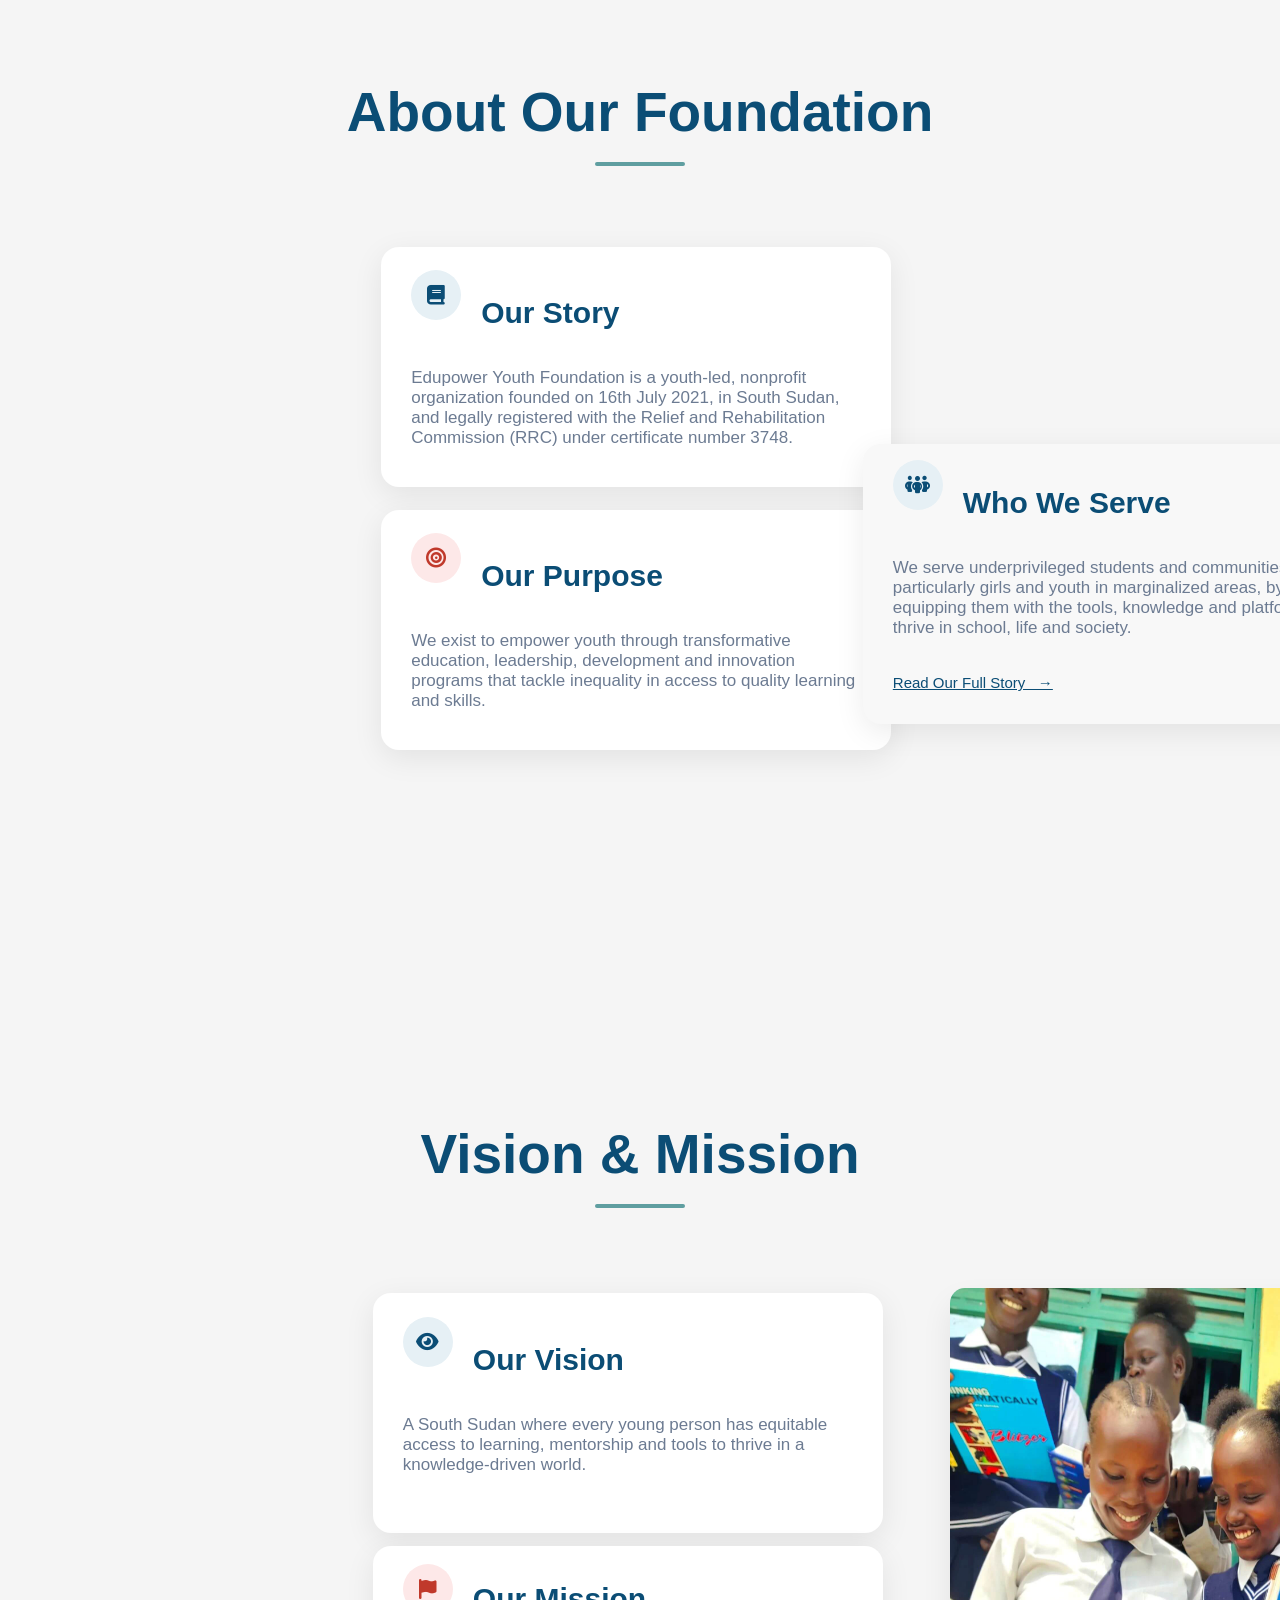
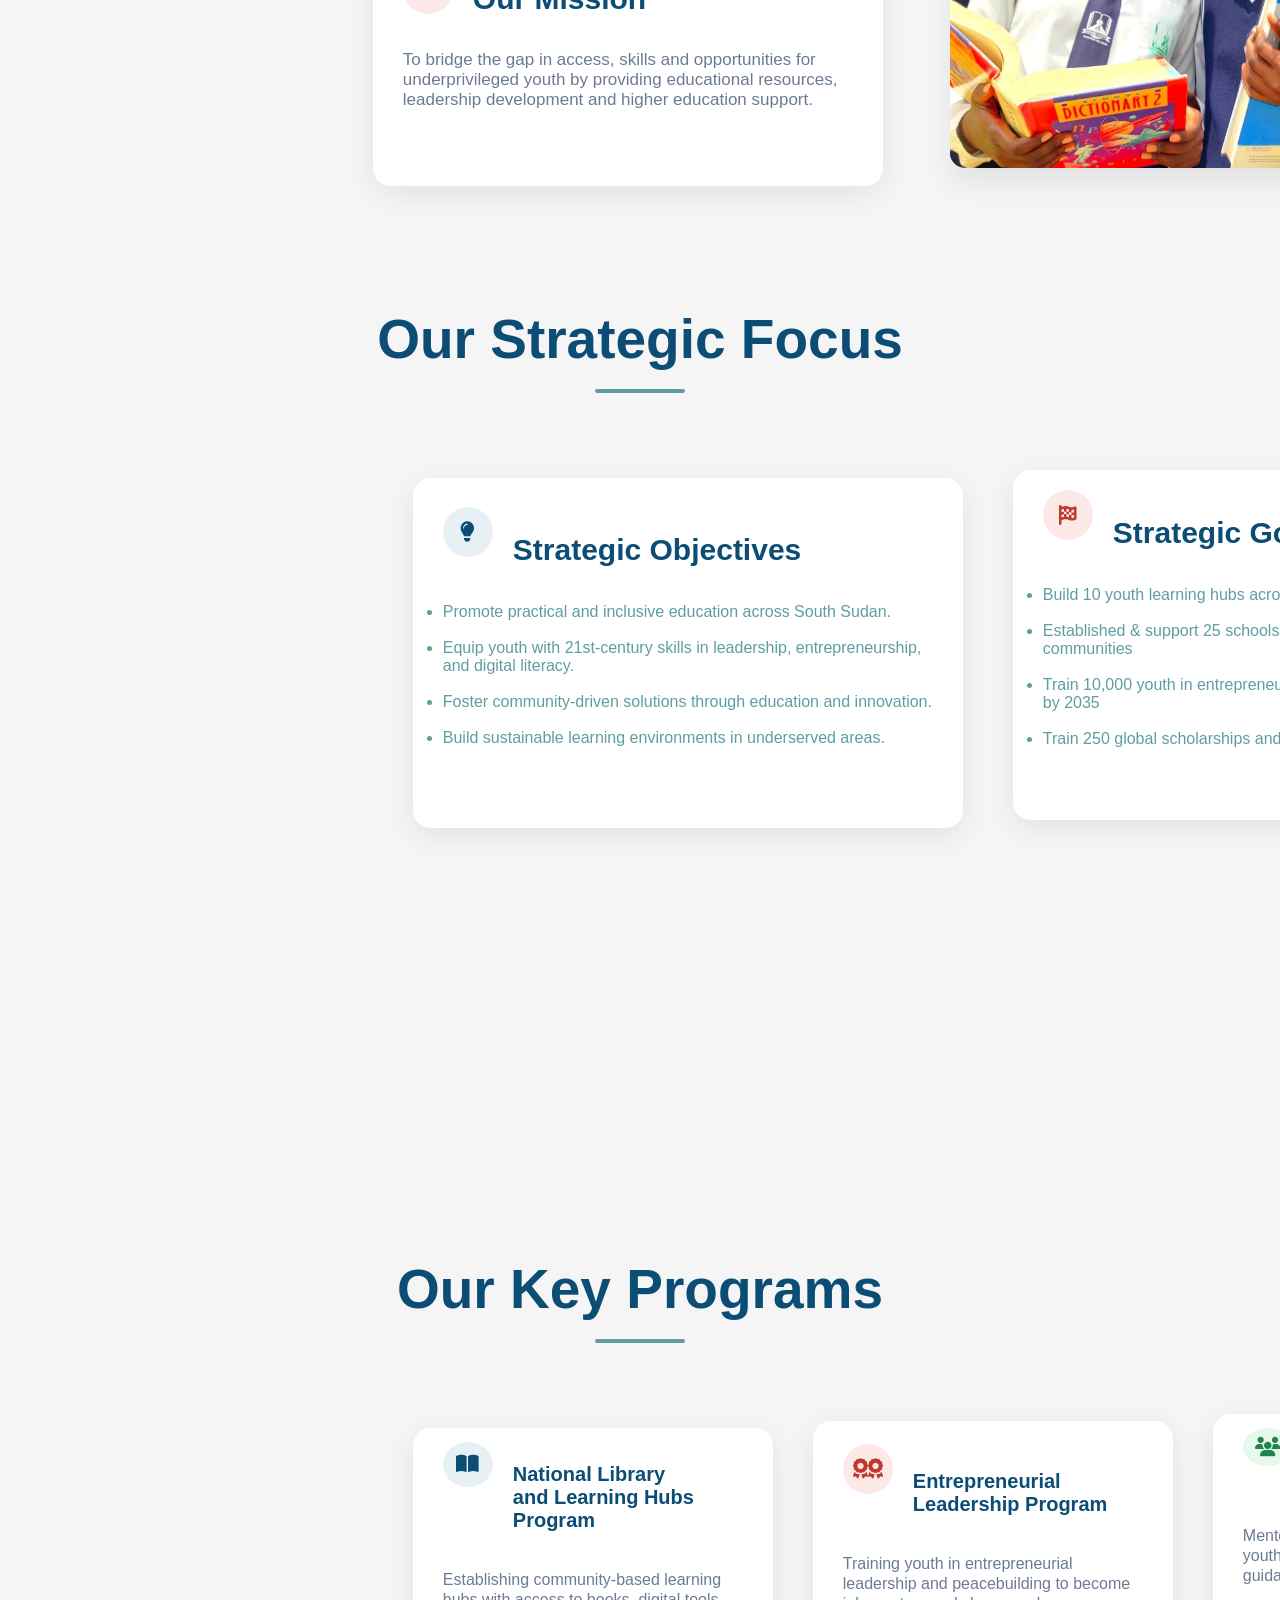
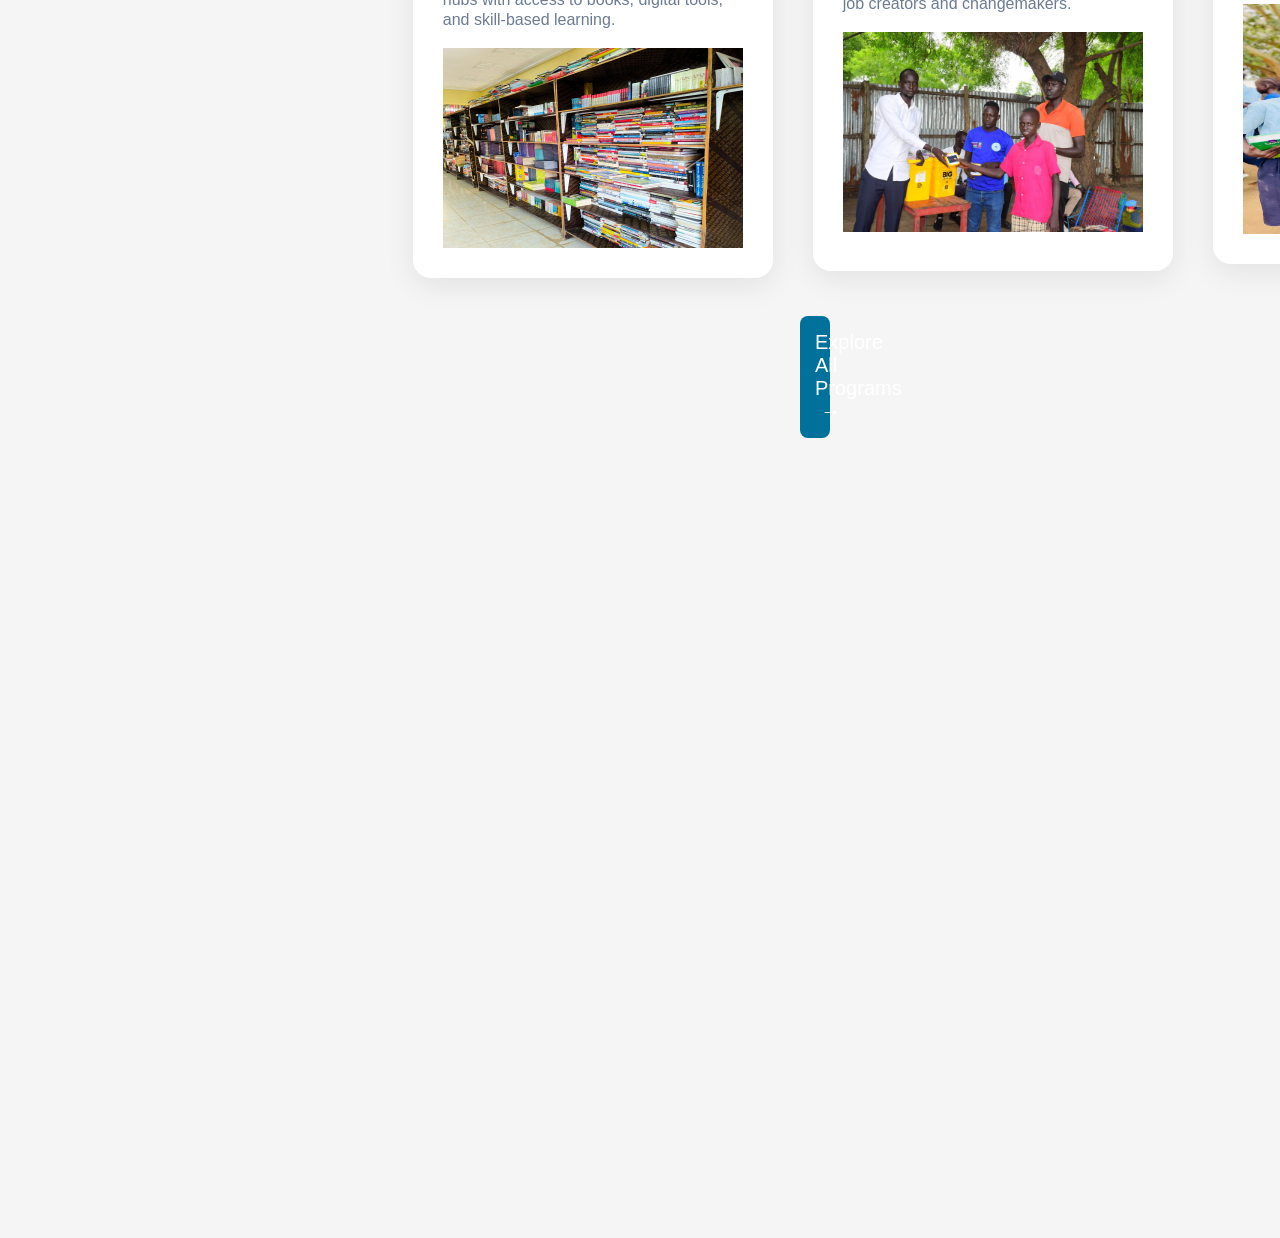
==== index.html @ 5a3ea787 "Reorganisation du projet" ====
<!DOCTYPE html>
<html lang="en">

<head>
    <meta charset="UTF-8">
    <link rel="stylesheet" href="styles/Exsw.css">
    <link rel="stylesheet" href="styles/Responsive.css">
    <link rel="stylesheet" href="https://cdnjs.cloudflare.com/ajax/libs/font-awesome/6.5.1/css/all.min.css">
    <meta name="viewport" content="width=device-width, initial-scale=1.0">

    <title>Mon Site Web</title>
</head>

<body>
    <div class="main-container">
        <section class="about">
            <div class="title">
                <h1>About Our Foundation</h1>
                <span></span>
            </div>


            <div class="container">

                <div class="left">
                    <div class="card"><br><br><br>
                        <div class="icon" style="margin-top: -70px"><i class="fa-solid fa-book"></i></div>

                        <h3> Our Story</h3>
                        <p>Edupower Youth Foundation is a youth-led, nonprofit
                            organization founded on 16th July 2021, in South Sudan, and
                            legally registered with the Relief and Rehabilitation
                            Commission (RRC) under certificate number 3748.</p>
                    </div>

                </div>

                <div class="card"><br><br><br>
                    <div class="icon red"><i class="fa-solid fa-bullseye"></i>
                    </div>
                    <h3>Our Purpose</h3>
                    <p> We exist to empower youth through
                        transformative education, leadership,
                        development and innovation programs that
                        tackle inequality in access to quality
                        learning and skills. </p>

                </div>
            </div>
    </div>

    <div class="right">
        <div class="card" style="left: 850px; top: -410px;height: 280px;background-color: rgb(248, 248, 248);">
            <br><br><br>
            <div class="icon"><i class="fa-solid fa-people-group"></i></div>
            <h3>Who We Serve</h3>
            <p>We serve underprivileged students and
                communities, particularly girls and youth
                in marginalized areas, by equipping them
                with the tools, knowledge and platforms
                to thrive in school, life and society.</p><br><br>

            <a href="#" style="font-size: 15px; font-family: Arial, Helvetica, sans-serif; color:#0b4d75;">Read Our
                Full Story &nbsp; →</a>
        </div>
    </div>
    </div>

    </section><br><br>


    <section class="Vision">
        <div class="vision-title">
            <h2 style="font-size: 55px;color:#0b4d75;text-align: center; margin-top: -60px;">Vision & Mission </h2>
            <span></span><br><br><br>
        </div>

        <div class="vision-container">
            <div class="vision-left">
                <div class="card" style="left: 360px;"><br><br>
                    <div class="icon blue"><i class="fa-solid fa-eye"></i> </div>
                    <h3>Our Vision</h3>

                    <p> A South Sudan where every young person has equitable
                        access to learning, mentorship and tools to thrive
                        in a knowledge-driven world.</p>

                </div>


                <div class="card" style="left: 360px;">

                    <h3>Our Mission</h3>
                    <div class="icon red"><i class="fa-solid fa-flag"></i> </div>

                    <p>
                        To bridge the gap in access, skills and opportunities
                        for underprivileged youth by providing educational
                        resources, leadership development and higher
                        education support.
                    </p>



                </div>
            </div>
        </div>


        <div class="right">
            <div class="vision-right">
                <img src="grils-reading-dictionary.jpeg" alt="filles" ;
                    style="width: 410px; height: 480px;  margin-left: 950px; margin-top: -2000px; border-radius: 15px;box-shadow: 0 15px 30px rgba(0,0,0,0.08);transform: translateY(-45px);">

            </div>
        </div>

    </section>
    <br>

    <section class="our-strategic">
        <div class="title-our strategic"><br><br><br><br>
            <h2 style="font-size: 55px; color:#0b4d75; text-align: center;">Our Strategic Focus</h2>
            <span></span><br><br><br>
        </div>

        <div class="our-strategic-container">
            <div class="our strategic left"></div>
            <div class="card" style="width: 550px; height: 350px; left: 400px;"> <br><br>
                <div class="icon blue"><i class="fa-solid fa-lightbulb"></i></div>

                <h3 style="font-size: 30px;">Strategic Objectives</h3><br>
                <ul>
                    <li>Promote practical and inclusive education across South Sudan.</li><br>
                    <li>Equip youth with 21st-century skills in leadership, entrepreneurship, and digital literacy.</li>
                    <br>
                    <li>Foster community-driven solutions through education and innovation.</li> <br>
                    <li>Build sustainable learning environments in underserved areas.</li> <br>

                </ul>
            </div>

            <div class="our strategic right"></div>
            <div class="card" style="width: 550px; height: 350px; left: 1000px; top: -370px;"><br><br>
                <div class="icon red"><i class="fa-solid fa-flag-checkered"></i></div>

                <h3 style="font-size: 30px;">Strategic Goals by 2030</h3><br>
                <ul>
                    <li>Build 10 youth learning hubs across 10 states</li><br>
                    <li>Established & support 25 schools with libraries in underserved communities</li><br>
                    <li>Train 10,000 youth in entrepreneurial leadership and peacebuilding by 2035</li><br>
                    <li>Train 250 global scholarships and opportunitiesq</li><br>

                </ul>
            </div>

        </div>
    </section>

    <br>
    <br>
    <br>


    <section class="programs">

        <h2 style="font-size: 55px; color:#0b4d75; text-align: center;">Our Key Programs</h2>
        <span></span><br><br><br>

        <div class="cards">

            <div class="card" style="width: 360px; height: 450px; left: 400px;"><br><br><br>
                <div class="icon blue"><i class="fa-solid fa-book-open"></i></div>

                <h3 style="font-size: 20px;">National Library <br>and Learning Hubs <br> Program</h3>
                <p style="font-size: 16px;">
                    Establishing community-based learning hubs with access
                    to books, digital tools, and skill-based learning.
                </p><br>

                <img src="library.jpeg" alt="livres" width="300px" ; height="200px">
            </div>

            <div class="card" style="width: 360px; height: 450px; left: 800px; top: -470px;"><br><br><br>


                <div class="icon red"><i class="fa-solid fa-award"></i>
                    <i class="fa-solid fa-award"></i>
                </div>

                <h3 style="font-size: 20px;">Entrepreneurial <br>Leadership Program</h3>

                <p style="font-size: 16px;">
                    Training youth in entrepreneurial leadership and
                    peacebuilding to become job creators and changemakers.
                </p><br>

                <img src="give-donation.jpeg" alt="adultes" width="300px" ; height="200px">
            </div>
        </div>


        <div class="card" style="width: 360px; height: 450px; left: 1200px; top: -940px;"><br><br><br>

            <div class="icon green"><i class="fa-solid fa-users"></i>
            </div>

            <h3 style="font-size: 20px;">Power Scholars <br> Program</h3>
            <p style="font-size: 16px;">
                Mentorship and support for marginalized youth to improve
                access to career guidance and scholarships.
            </p><br>

            <img src="gril-reading.jpeg" alt="eleve" width="300px" ; height="230px">
        </div>


        <div class="btn">
            <a>Explore All Programs &nbsp;→ </a>
        </div>
        </div>
    </section>

    </div>

</body>

</html>
---- styles/Exsw.css ----
*{
    margin:0;
    padding:0;
    box-sizing:border-box;
    font-family:Arial, Helvetica, sans-serif;
}

body{
background-color: whitesmoke;
}
.main-container{
    width: 100%;
    margin: auto;

    background-color: whitesmoke;
}

.about{
    width: 100%;
    padding: 80px ;
    position: relative;
    overflow: hidden;
}

.title{
    text-align: center;
    margin-bottom: 70px;
}

h1{
    font-size: 55px;
    color: #0b4d75;
    text-align: center;

 
}

span{
    display:block;
    width:90px;
    height:4px;
    background-color: cadetblue;
    margin:18px auto;
    border-radius:50px;
    text-align: center;
    
}

.container{
   .container{
    width: 90%;
    max-width: 1200px;
    margin: 80px auto;
    display: flex;
    justify-content: space-between;
    gap: 50px;
    align-items: flex-start;
}
}


.left{

    display: flex;
    flex-direction: column;
    
}

.card{
    background:white;
    border-radius:18px;
    padding:30px;
    position:relative;
    box-shadow:0 8px 30px rgba(0,0,0,.08);
    overflow:hidden;
    height:240px;
    display:flex;
    flex-direction:column;
    justify-content:center;
    left: 290px;
    width: 510px;
    margin: 1%;
    color: cadetblue;
    

    .icon{
    width:50px;
    height:50px;
    border-radius:50%;
    display:flex;
    align-items:center;
    justify-content:center;
    margin-bottom:16px;
    background-color: #e6f0f5;
    color:#0b4d75;
    font-size:20px;
    margin-top: -30px;
    margin-top: -70px;
}

.icon.red, .icon-red{
    background-color:#fde8e8;
    color:#c0392b;
    
}

.icon.blue, .icon-blue{
    background-color:#e6f0f5;
    color:#0b4d75;
    
}

.icon.green, .icon-green{
    background-color:#e6f7ec;
    color:#1e8449;
}
    
}

.card::before{

    position:absolute;
    width:80px;
    height:80px;
    border-radius:50%;
    top:-40px;
    right:-40px;
    gap: 1%;
}


.card h3{

    color:#0b4d75;
    margin-bottom:18px; 
    margin-top: -40px;
    margin-left: 70px;
   
}


.card h3{

    color:#0b4d75;
    margin-bottom:18px;
    font-size:30px;

}

.card p{
    color:#6c7b92;
   
    font-size:17px;
    gap: 20px;
    margin-top: 20px;
    line-height: 20px;


}

.btn{
   
    font-size: 20px; 
    border-radius:8px; 
    margin: 800px; 
    padding: 15px; 
    background:#00719b;
    left: 700px;
    margin-top: -900px;
    text-align: center;
    color: white;
    
}
---- styles/Responsive.css ----
@media (max-width: 992px){

.about{
    padding:40px 20px;
}

h1,
h2{
    font-size:38px !important;
}

.container,
.vision-container,
.cards,
.our-strategic-container{
    display:flex;
    flex-direction:column;
    align-items:center;
    gap:25px;
}

.left,
.right,
.vision-left,
.vision-right{
    width:100%;
}

.card{
    width:100% !important;
    max-width:500px;
    height:auto !important;
    left:0 !important;
    top:0 !important;
    margin:15px auto;
}

img{
    width:100% !important;
    height:auto !important;
    display:block;
}

.btn{
    display:inline-block;
    margin:30px auto !important;
}

}
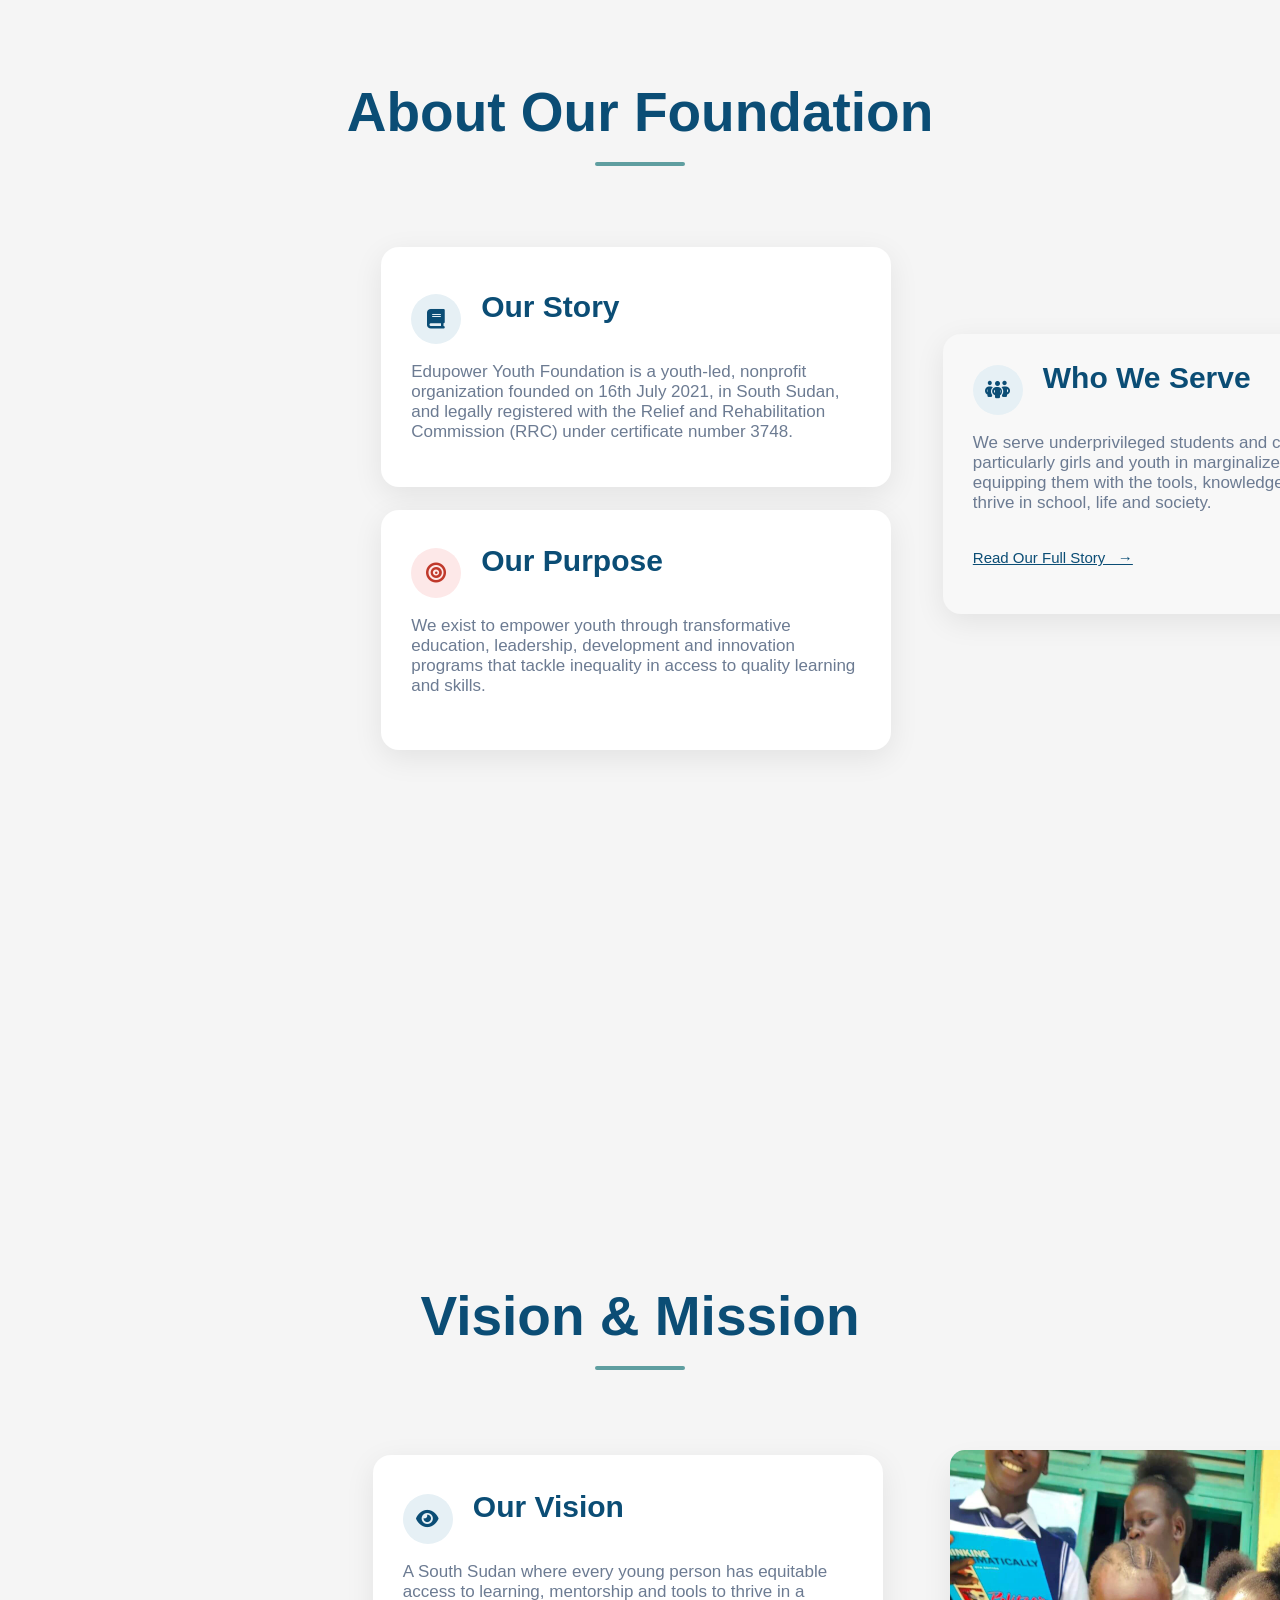
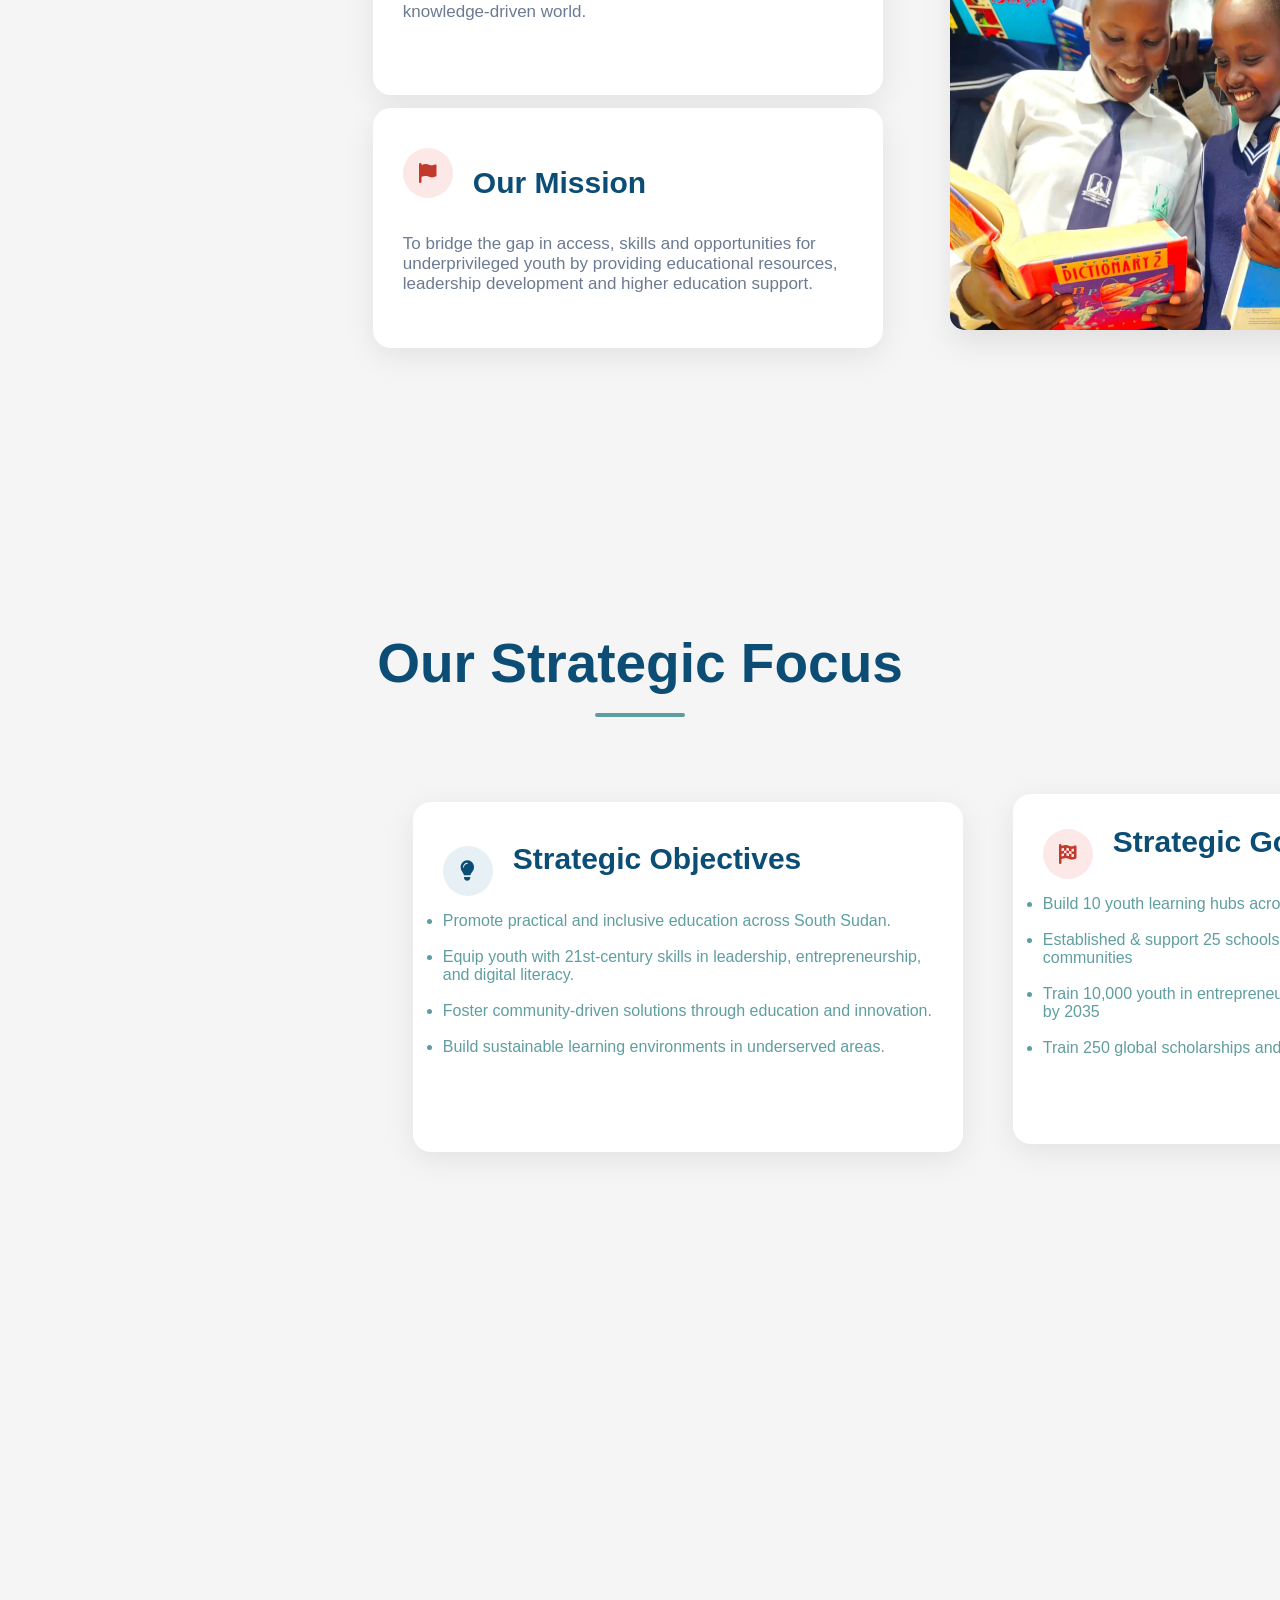
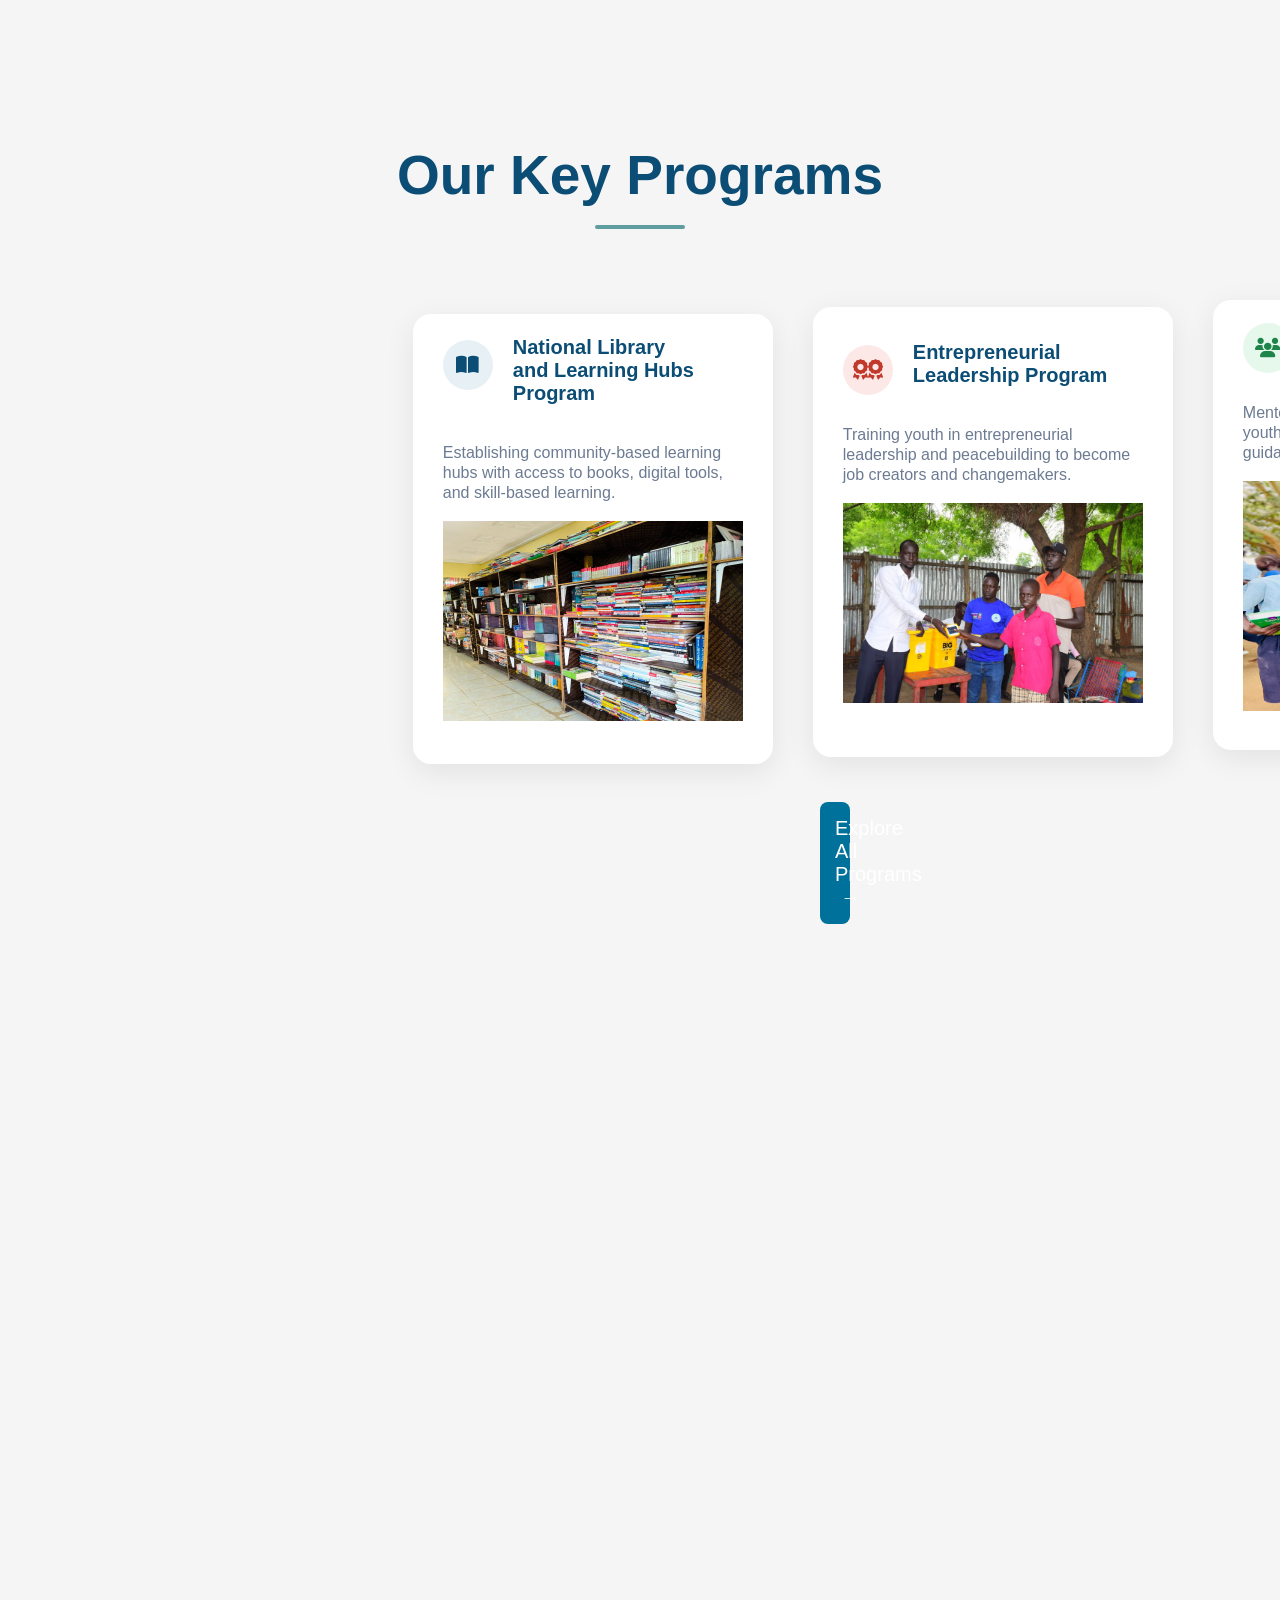
==== commit 243522e4: "mise a jour du projet" ====
--- a/index.html
+++ b/index.html
@@ -23,7 +23,7 @@
             <div class="container">
 
                 <div class="left">
-                    <div class="card"><br><br><br>
+                    <div class="card"><br><br><br><br>
                         <div class="icon" style="margin-top: -70px"><i class="fa-solid fa-book"></i></div>
 
                         <h3> Our Story</h3>
@@ -50,7 +50,7 @@
     </div>
 
     <div class="right">
-        <div class="card" style="left: 850px; top: -410px;height: 280px;background-color: rgb(248, 248, 248);">
+        <div class="card" style="left: 930px; top: -520px;height: 280px;background-color: rgb(248, 248, 248); ">
             <br><br><br>
             <div class="icon"><i class="fa-solid fa-people-group"></i></div>
             <h3>Who We Serve</h3>
@@ -66,7 +66,7 @@
     </div>
     </div>
 
-    </section><br><br>
+    </section><br><br><br><br><br><br><br><br><br><br><br>
 
 
     <section class="Vision">
@@ -77,9 +77,9 @@
 
         <div class="vision-container">
             <div class="vision-left">
-                <div class="card" style="left: 360px;"><br><br>
+                <div class="card" style="left: 360px; min-height: 200px;"><br><br>
                     <div class="icon blue"><i class="fa-solid fa-eye"></i> </div>
-                    <h3>Our Vision</h3>
+                    <h3 style="margin-top: 0,5%;">Our Vision</h3>
 
                     <p> A South Sudan where every young person has equitable
                         access to learning, mentorship and tools to thrive
@@ -88,9 +88,9 @@
                 </div>
 
 
-                <div class="card" style="left: 360px;">
-
-                    <h3>Our Mission</h3>
+                <div class="card" style="left: 360px; min-height: 200px;">
+
+                    <h3 style="margin-top: 1%;">Our Mission</h3>
                     <div class="icon red"><i class="fa-solid fa-flag"></i> </div>
 
                     <p>
@@ -109,24 +109,23 @@
 
         <div class="right">
             <div class="vision-right">
-                <img src="grils-reading-dictionary.jpeg" alt="filles" ;
-                    style="width: 410px; height: 480px;  margin-left: 950px; margin-top: -2000px; border-radius: 15px;box-shadow: 0 15px 30px rgba(0,0,0,0.08);transform: translateY(-45px);">
+                <img src="assets/images/grils-reading-dictionary.jpeg" alt="filles"; style="width: 410px; height: 480px;  margin-left: 950px; margin-top: -2000px; border-radius: 15px;box-shadow: 0 15px 30px rgba(0,0,0,0.08);transform: translateY(-45px);">
 
             </div>
         </div>
 
     </section>
-    <br>
+    <br><br><br><br><br><background-colorbr><br><br><br><br><br></background-colorbr>
 
     <section class="our-strategic">
         <div class="title-our strategic"><br><br><br><br>
-            <h2 style="font-size: 55px; color:#0b4d75; text-align: center;">Our Strategic Focus</h2>
+            <h1 style="font-size: 55px; color:#0b4d75; text-align: center;">Our Strategic Focus</h1>
             <span></span><br><br><br>
         </div>
 
         <div class="our-strategic-container">
             <div class="our strategic left"></div>
-            <div class="card" style="width: 550px; height: 350px; left: 400px;"> <br><br>
+            <div class="card" style="width: 550px; min-height: 350px; left: 400px;"> <br><br>
                 <div class="icon blue"><i class="fa-solid fa-lightbulb"></i></div>
 
                 <h3 style="font-size: 30px;">Strategic Objectives</h3><br>
@@ -141,7 +140,7 @@
             </div>
 
             <div class="our strategic right"></div>
-            <div class="card" style="width: 550px; height: 350px; left: 1000px; top: -370px;"><br><br>
+            <div class="card" style="width: 550px; min-height: 350px; left: 1000px; top: -370px;"><br><br>
                 <div class="icon red"><i class="fa-solid fa-flag-checkered"></i></div>
 
                 <h3 style="font-size: 30px;">Strategic Goals by 2030</h3><br>
@@ -159,7 +158,7 @@
 
     <br>
     <br>
-    <br>
+    <br><br><br><br><br><br><br><br><br><br>
 
 
     <section class="programs">
@@ -178,7 +177,7 @@
                     to books, digital tools, and skill-based learning.
                 </p><br>
 
-                <img src="library.jpeg" alt="livres" width="300px" ; height="200px">
+                <img src="assets/images/library.jpeg" alt="livres" width="300px" ; height="200px">
             </div>
 
             <div class="card" style="width: 360px; height: 450px; left: 800px; top: -470px;"><br><br><br>
@@ -195,7 +194,7 @@
                     peacebuilding to become job creators and changemakers.
                 </p><br>
 
-                <img src="give-donation.jpeg" alt="adultes" width="300px" ; height="200px">
+                <img src="assets/images/give-donation.jpeg" alt="adultes" width="300px" ; height="200px">
             </div>
         </div>
 
@@ -211,7 +210,7 @@
                 access to career guidance and scholarships.
             </p><br>
 
-            <img src="gril-reading.jpeg" alt="eleve" width="300px" ; height="230px">
+            <img src="assets/images/gril-reading.jpeg" alt="eleve" width="300px" ; height="230px">
         </div>
 
 
--- a/styles/Exsw.css
+++ b/styles/Exsw.css
@@ -30,9 +30,7 @@
 h1{
     font-size: 55px;
     color: #0b4d75;
-    text-align: center;
-
- 
+    
 }
 
 span{
@@ -126,17 +124,9 @@
     top:-40px;
     right:-40px;
     gap: 1%;
+   
 }
 
-
-.card h3{
-
-    color:#0b4d75;
-    margin-bottom:18px; 
-    margin-top: -40px;
-    margin-left: 70px;
-   
-}
 
 
 .card h3{
@@ -144,12 +134,13 @@
     color:#0b4d75;
     margin-bottom:18px;
     font-size:30px;
+    margin-top: -70px;
+    margin-left: 70px;
 
 }
 
 .card p{
     color:#6c7b92;
-   
     font-size:17px;
     gap: 20px;
     margin-top: 20px;
@@ -162,10 +153,9 @@
    
     font-size: 20px; 
     border-radius:8px; 
-    margin: 800px; 
+    margin: 820px; 
     padding: 15px; 
     background:#00719b;
-    left: 700px;
     margin-top: -900px;
     text-align: center;
     color: white;
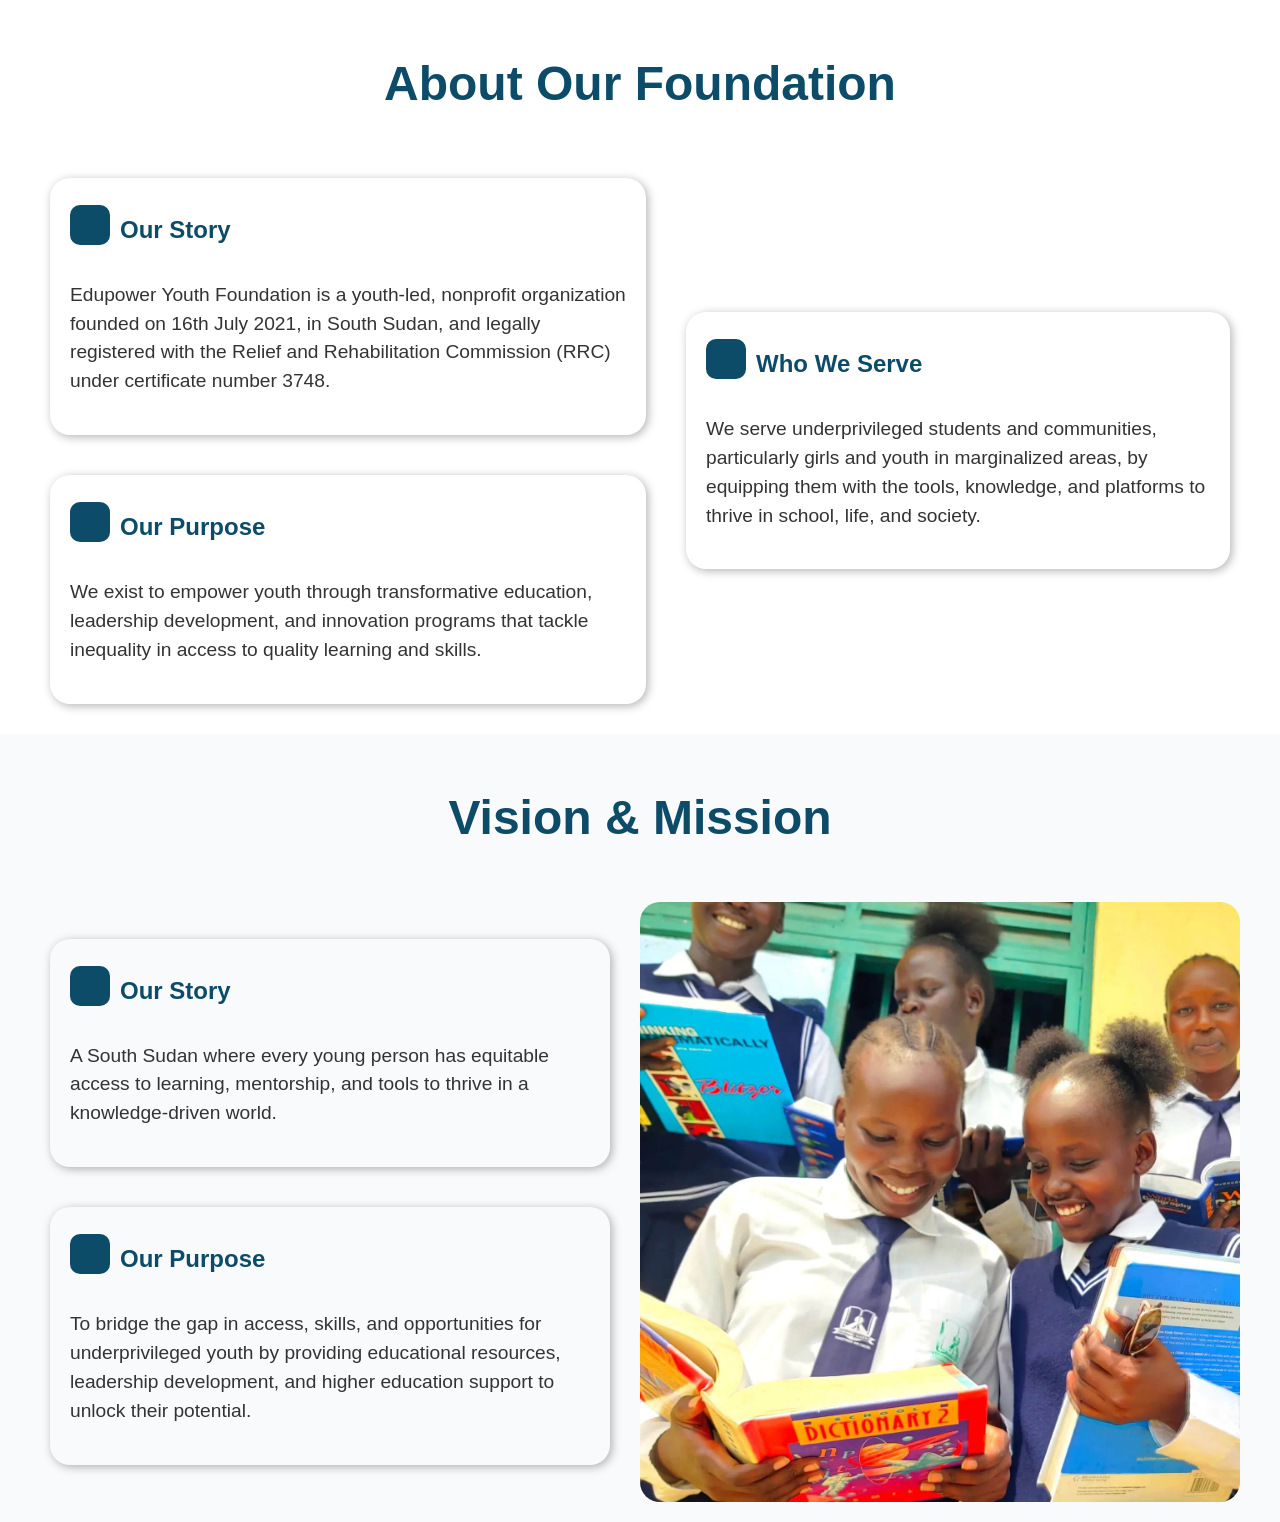
==== commit 9c42da2c: "ajout des modifications html css" ====
--- a/index.html
+++ b/index.html
@@ -3,8 +3,7 @@
 
 <head>
     <meta charset="UTF-8">
-    <link rel="stylesheet" href="styles/Exsw.css">
-    <link rel="stylesheet" href="styles/Responsive.css">
+    <link rel="stylesheet" href="styles/style.css">
     <link rel="stylesheet" href="https://cdnjs.cloudflare.com/ajax/libs/font-awesome/6.5.1/css/all.min.css">
     <meta name="viewport" content="width=device-width, initial-scale=1.0">
 
@@ -12,215 +11,96 @@
 </head>
 
 <body>
-    <div class="main-container">
+    <div class="container">
         <section class="about">
-            <div class="title">
-                <h1>About Our Foundation</h1>
-                <span></span>
-            </div>
+            <h1>About Our Foundation</h1>
+            <div class="container-box">
+                <div class="box">
+                    <div class="content">
+                        <div class="header">
+                            <div class="icon"></div>
+                            <h2>Our Story</h2>
+                        </div>
+                        <p>
+                            Edupower Youth Foundation is a youth-led, nonprofit organization founded on 16th July 2021,
+                            in South Sudan, and legally registered with the Relief and Rehabilitation Commission (RRC)
+                            under certificate number 3748.
+                        </p>
 
+                    </div>
+                    <div class="content">
+                        <div class="header">
+                            <div class="icon"></div>
+                            <h2>Our Purpose</h2>
+                        </div>
+                        <p>
+                            We exist to empower youth through transformative education, leadership development, and
+                            innovation programs that tackle inequality in access to quality learning and skills.
+                        </p>
 
-            <div class="container">
+                    </div>
 
-                <div class="left">
-                    <div class="card"><br><br><br><br>
-                        <div class="icon" style="margin-top: -70px"><i class="fa-solid fa-book"></i></div>
+                </div>
+                <div class="box">
+                    <div class="content">
+                        <div class="header">
+                            <div class="icon"></div>
+                            <h2>Who We Serve</h2>
+                        </div>
+                        <p>
+                            We serve underprivileged students and communities, particularly girls and youth in
+                            marginalized areas, by equipping them with the tools, knowledge, and platforms to thrive in
+                            school, life, and society.
+                        </p>
 
-                        <h3> Our Story</h3>
-                        <p>Edupower Youth Foundation is a youth-led, nonprofit
-                            organization founded on 16th July 2021, in South Sudan, and
-                            legally registered with the Relief and Rehabilitation
-                            Commission (RRC) under certificate number 3748.</p>
                     </div>
 
                 </div>
 
-                <div class="card"><br><br><br>
-                    <div class="icon red"><i class="fa-solid fa-bullseye"></i>
+            </div>
+        </section>
+
+        <div class="flex-vision">
+
+            <section class="vison">
+                <h1>Vision & Mission</h1>
+                <div class="container-box-2">
+                    <div class="box">
+                        <div class="content">
+                            <div class="header">
+                                <div class="icon"></div>
+                                <h2>Our Story</h2>
+                            </div>
+                            <p>
+                                A South Sudan where every young person has equitable access to learning, mentorship, and
+                                tools to thrive in a knowledge-driven world.
+                            </p>
+
+                        </div>
+                        <div class="content">
+                            <div class="header">
+                                <div class="icon"></div>
+                                <h2>Our Purpose</h2>
+                            </div>
+                            <p>
+                                To bridge the gap in access, skills, and opportunities for underprivileged youth by
+                                providing educational resources, leadership development, and higher education support to
+                                unlock their potential.
+
+                        </div>
+
                     </div>
-                    <h3>Our Purpose</h3>
-                    <p> We exist to empower youth through
-                        transformative education, leadership,
-                        development and innovation programs that
-                        tackle inequality in access to quality
-                        learning and skills. </p>
+                    <div class="box">
+                        <img src="assets/images/grils-reading-dictionary.jpeg" alt="">
+
+                    </div>
 
                 </div>
-            </div>
+            </section>
+        </div>
     </div>
 
-    <div class="right">
-        <div class="card" style="left: 930px; top: -520px;height: 280px;background-color: rgb(248, 248, 248); ">
-            <br><br><br>
-            <div class="icon"><i class="fa-solid fa-people-group"></i></div>
-            <h3>Who We Serve</h3>
-            <p>We serve underprivileged students and
-                communities, particularly girls and youth
-                in marginalized areas, by equipping them
-                with the tools, knowledge and platforms
-                to thrive in school, life and society.</p><br><br>
 
-            <a href="#" style="font-size: 15px; font-family: Arial, Helvetica, sans-serif; color:#0b4d75;">Read Our
-                Full Story &nbsp; →</a>
-        </div>
-    </div>
-    </div>
-
-    </section><br><br><br><br><br><br><br><br><br><br><br>
-
-
-    <section class="Vision">
-        <div class="vision-title">
-            <h2 style="font-size: 55px;color:#0b4d75;text-align: center; margin-top: -60px;">Vision & Mission </h2>
-            <span></span><br><br><br>
-        </div>
-
-        <div class="vision-container">
-            <div class="vision-left">
-                <div class="card" style="left: 360px; min-height: 200px;"><br><br>
-                    <div class="icon blue"><i class="fa-solid fa-eye"></i> </div>
-                    <h3 style="margin-top: 0,5%;">Our Vision</h3>
-
-                    <p> A South Sudan where every young person has equitable
-                        access to learning, mentorship and tools to thrive
-                        in a knowledge-driven world.</p>
-
-                </div>
-
-
-                <div class="card" style="left: 360px; min-height: 200px;">
-
-                    <h3 style="margin-top: 1%;">Our Mission</h3>
-                    <div class="icon red"><i class="fa-solid fa-flag"></i> </div>
-
-                    <p>
-                        To bridge the gap in access, skills and opportunities
-                        for underprivileged youth by providing educational
-                        resources, leadership development and higher
-                        education support.
-                    </p>
-
-
-
-                </div>
-            </div>
-        </div>
-
-
-        <div class="right">
-            <div class="vision-right">
-                <img src="assets/images/grils-reading-dictionary.jpeg" alt="filles"; style="width: 410px; height: 480px;  margin-left: 950px; margin-top: -2000px; border-radius: 15px;box-shadow: 0 15px 30px rgba(0,0,0,0.08);transform: translateY(-45px);">
-
-            </div>
-        </div>
-
-    </section>
-    <br><br><br><br><br><background-colorbr><br><br><br><br><br></background-colorbr>
-
-    <section class="our-strategic">
-        <div class="title-our strategic"><br><br><br><br>
-            <h1 style="font-size: 55px; color:#0b4d75; text-align: center;">Our Strategic Focus</h1>
-            <span></span><br><br><br>
-        </div>
-
-        <div class="our-strategic-container">
-            <div class="our strategic left"></div>
-            <div class="card" style="width: 550px; min-height: 350px; left: 400px;"> <br><br>
-                <div class="icon blue"><i class="fa-solid fa-lightbulb"></i></div>
-
-                <h3 style="font-size: 30px;">Strategic Objectives</h3><br>
-                <ul>
-                    <li>Promote practical and inclusive education across South Sudan.</li><br>
-                    <li>Equip youth with 21st-century skills in leadership, entrepreneurship, and digital literacy.</li>
-                    <br>
-                    <li>Foster community-driven solutions through education and innovation.</li> <br>
-                    <li>Build sustainable learning environments in underserved areas.</li> <br>
-
-                </ul>
-            </div>
-
-            <div class="our strategic right"></div>
-            <div class="card" style="width: 550px; min-height: 350px; left: 1000px; top: -370px;"><br><br>
-                <div class="icon red"><i class="fa-solid fa-flag-checkered"></i></div>
-
-                <h3 style="font-size: 30px;">Strategic Goals by 2030</h3><br>
-                <ul>
-                    <li>Build 10 youth learning hubs across 10 states</li><br>
-                    <li>Established & support 25 schools with libraries in underserved communities</li><br>
-                    <li>Train 10,000 youth in entrepreneurial leadership and peacebuilding by 2035</li><br>
-                    <li>Train 250 global scholarships and opportunitiesq</li><br>
-
-                </ul>
-            </div>
-
-        </div>
-    </section>
-
-    <br>
-    <br>
-    <br><br><br><br><br><br><br><br><br><br>
-
-
-    <section class="programs">
-
-        <h2 style="font-size: 55px; color:#0b4d75; text-align: center;">Our Key Programs</h2>
-        <span></span><br><br><br>
-
-        <div class="cards">
-
-            <div class="card" style="width: 360px; height: 450px; left: 400px;"><br><br><br>
-                <div class="icon blue"><i class="fa-solid fa-book-open"></i></div>
-
-                <h3 style="font-size: 20px;">National Library <br>and Learning Hubs <br> Program</h3>
-                <p style="font-size: 16px;">
-                    Establishing community-based learning hubs with access
-                    to books, digital tools, and skill-based learning.
-                </p><br>
-
-                <img src="assets/images/library.jpeg" alt="livres" width="300px" ; height="200px">
-            </div>
-
-            <div class="card" style="width: 360px; height: 450px; left: 800px; top: -470px;"><br><br><br>
-
-
-                <div class="icon red"><i class="fa-solid fa-award"></i>
-                    <i class="fa-solid fa-award"></i>
-                </div>
-
-                <h3 style="font-size: 20px;">Entrepreneurial <br>Leadership Program</h3>
-
-                <p style="font-size: 16px;">
-                    Training youth in entrepreneurial leadership and
-                    peacebuilding to become job creators and changemakers.
-                </p><br>
-
-                <img src="assets/images/give-donation.jpeg" alt="adultes" width="300px" ; height="200px">
-            </div>
-        </div>
-
-
-        <div class="card" style="width: 360px; height: 450px; left: 1200px; top: -940px;"><br><br><br>
-
-            <div class="icon green"><i class="fa-solid fa-users"></i>
-            </div>
-
-            <h3 style="font-size: 20px;">Power Scholars <br> Program</h3>
-            <p style="font-size: 16px;">
-                Mentorship and support for marginalized youth to improve
-                access to career guidance and scholarships.
-            </p><br>
-
-            <img src="assets/images/gril-reading.jpeg" alt="eleve" width="300px" ; height="230px">
-        </div>
-
-
-        <div class="btn">
-            <a>Explore All Programs &nbsp;→ </a>
-        </div>
-        </div>
-    </section>
-
-    </div>
 
 </body>
 
--- a/styles/style.css
+++ b/styles/style.css
@@ -0,0 +1,102 @@
+body {
+    font-family: Arial, sans-serif;
+    margin: 0;
+    padding: 0;
+}
+
+/* .container {
+    max-width: 1200px;
+    margin: 0 auto;
+    padding: 20px;
+} */
+
+.flex-vision {
+    background-color: #f8fafc;
+
+}
+
+.vison {
+    max-width: 1200px;
+    margin: 0 auto;
+    padding: 20px;
+}
+
+.about {
+    max-width: 1200px;
+    margin: 0 auto;
+    padding: 20px;
+}
+
+h1 {
+    font-size: 3rem;
+    margin-bottom: 10px;
+    line-height: 1;
+    font-weight: bold;
+    text-align: center;
+    color: #0c4c69;
+}
+
+.container-box {
+    display: flex;
+    margin-top: 60px;
+    gap: 20px;
+}
+
+.content {
+    padding: 20px;
+    margin: 10px;
+    box-shadow: 2px 2px 10px rgba(0, 0, 0, 0.3);
+    border-radius: 20px;
+}
+
+.header {
+    font-size: 1rem;
+    margin-bottom: 10px;
+    line-height: 1;
+    font-weight: bold;
+    color: #0c4c69;
+}
+
+p {
+    font-size: 1rem;
+    line-height: 1.5;
+    color: #333;
+    font-size: 1.2rem;
+}
+
+.box {
+    display: flex;
+    flex-direction: column;
+    gap: 20px;
+    justify-content: center;
+
+}
+
+.icon {
+    width: 40px;
+    height: 40px;
+    border-radius: 10px;
+    background-color: #0c4c69;
+    margin-bottom: 10px;
+}
+
+.header {
+    display: flex;
+    align-items: center;
+    gap: 10px;
+}
+
+.container-box-2 {
+    display: flex;
+    margin-top: 60px;
+    gap: 20px;
+}
+
+.container-box-2 > div {
+    width: 50%;
+
+}
+
+.container-box-2 img {
+    border-radius: 20px;
+}
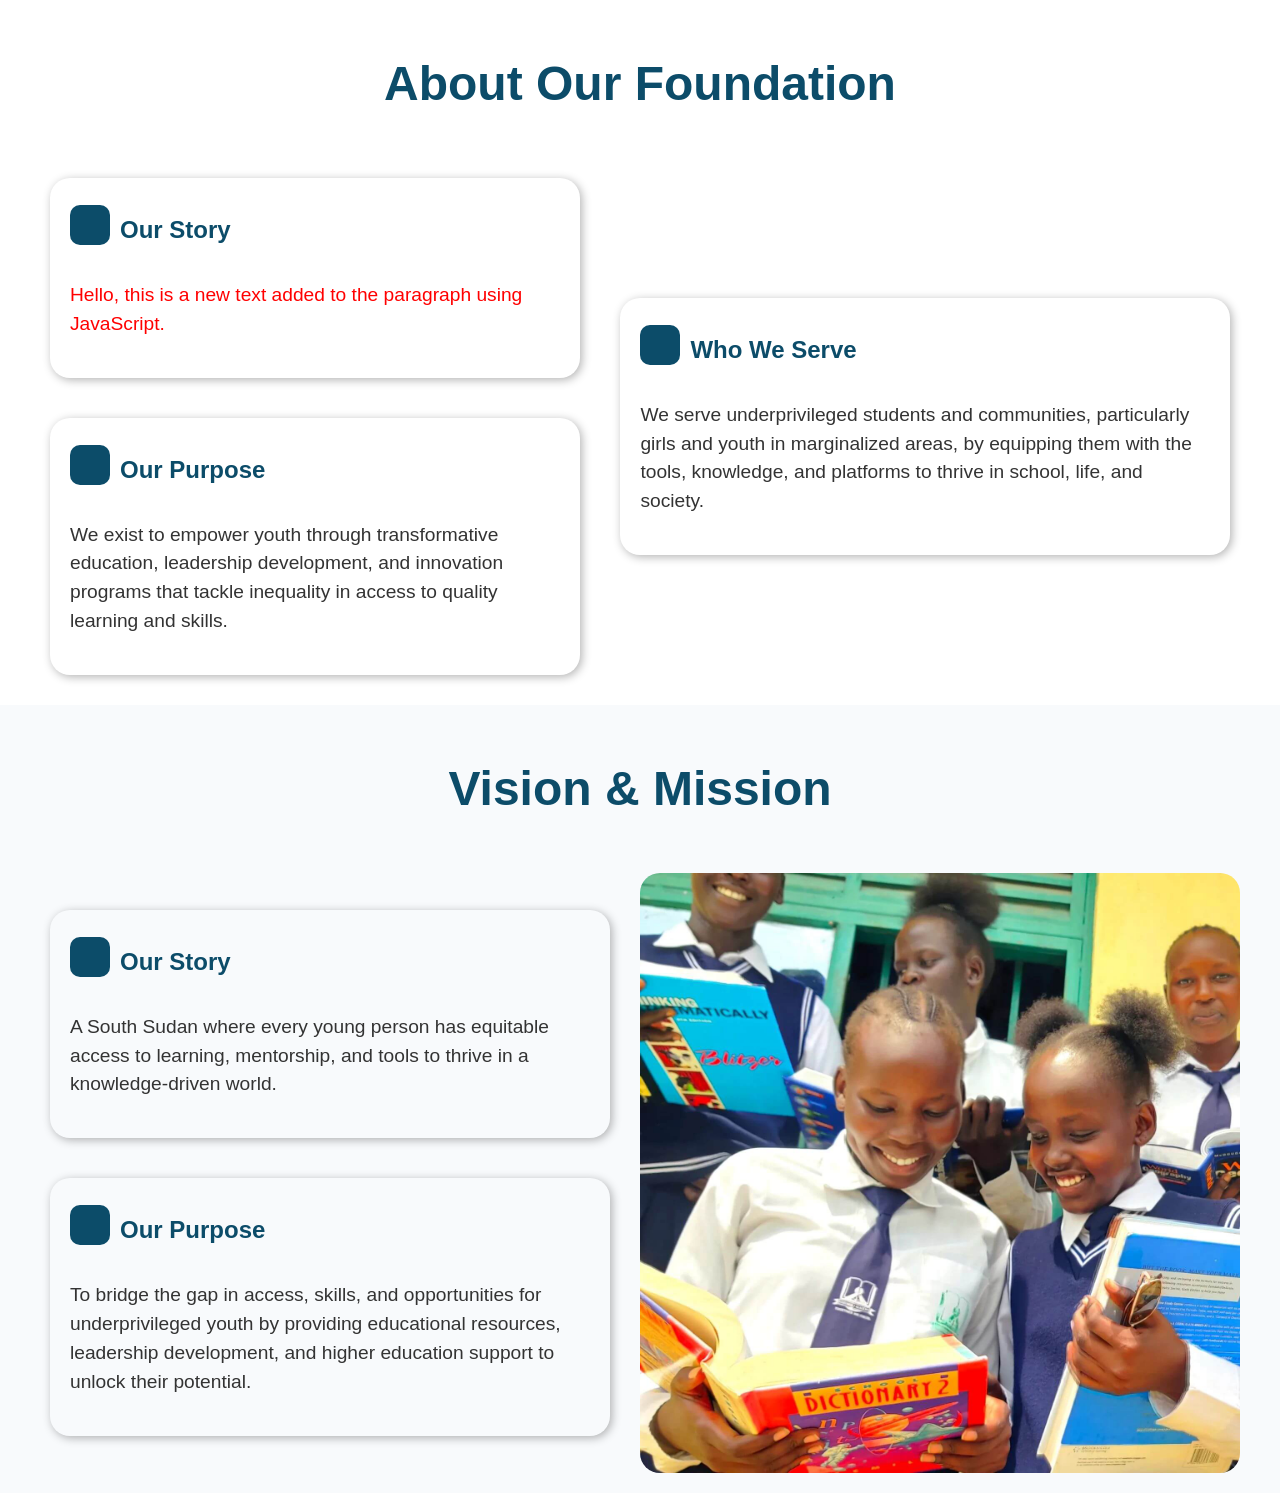
==== commit 8b787322: "add javascript" ====
--- a/index.html
+++ b/index.html
@@ -7,6 +7,7 @@
     <link rel="stylesheet" href="https://cdnjs.cloudflare.com/ajax/libs/font-awesome/6.5.1/css/all.min.css">
     <meta name="viewport" content="width=device-width, initial-scale=1.0">
 
+    
     <title>Mon Site Web</title>
 </head>
 
@@ -16,10 +17,10 @@
             <h1>About Our Foundation</h1>
             <div class="container-box">
                 <div class="box">
-                    <div class="content">
+                    <div class="content box1">
                         <div class="header">
                             <div class="icon"></div>
-                            <h2>Our Story</h2>
+                            <h2 class="story">Our Story</h2>
                         </div>
                         <p>
                             Edupower Youth Foundation is a youth-led, nonprofit organization founded on 16th July 2021,
@@ -31,9 +32,9 @@
                     <div class="content">
                         <div class="header">
                             <div class="icon"></div>
-                            <h2>Our Purpose</h2>
+                            <h2 id="purpose">Our Purpose</h2>
                         </div>
-                        <p>
+                        <p id="serena">
                             We exist to empower youth through transformative education, leadership development, and
                             innovation programs that tackle inequality in access to quality learning and skills.
                         </p>
@@ -42,7 +43,7 @@
 
                 </div>
                 <div class="box">
-                    <div class="content">
+                    <div class="content box1">
                         <div class="header">
                             <div class="icon"></div>
                             <h2>Who We Serve</h2>
@@ -100,7 +101,7 @@
         </div>
     </div>
 
-
+    <script src="js/script.js"></script>
 
 </body>
 
--- a/styles/style.css
+++ b/styles/style.css
@@ -99,4 +99,23 @@
 
 .container-box-2 img {
     border-radius: 20px;
+}
+
+.blue-background {
+    transition: all 0.8s ease;
+
+    background-color: blue;
+}
+
+#serena{
+    cursor: pointer;
+    
+}
+
+.text-white {
+    color: rgb(228, 13, 13);
+}
+
+.hidden-box{
+    display: none;
 }
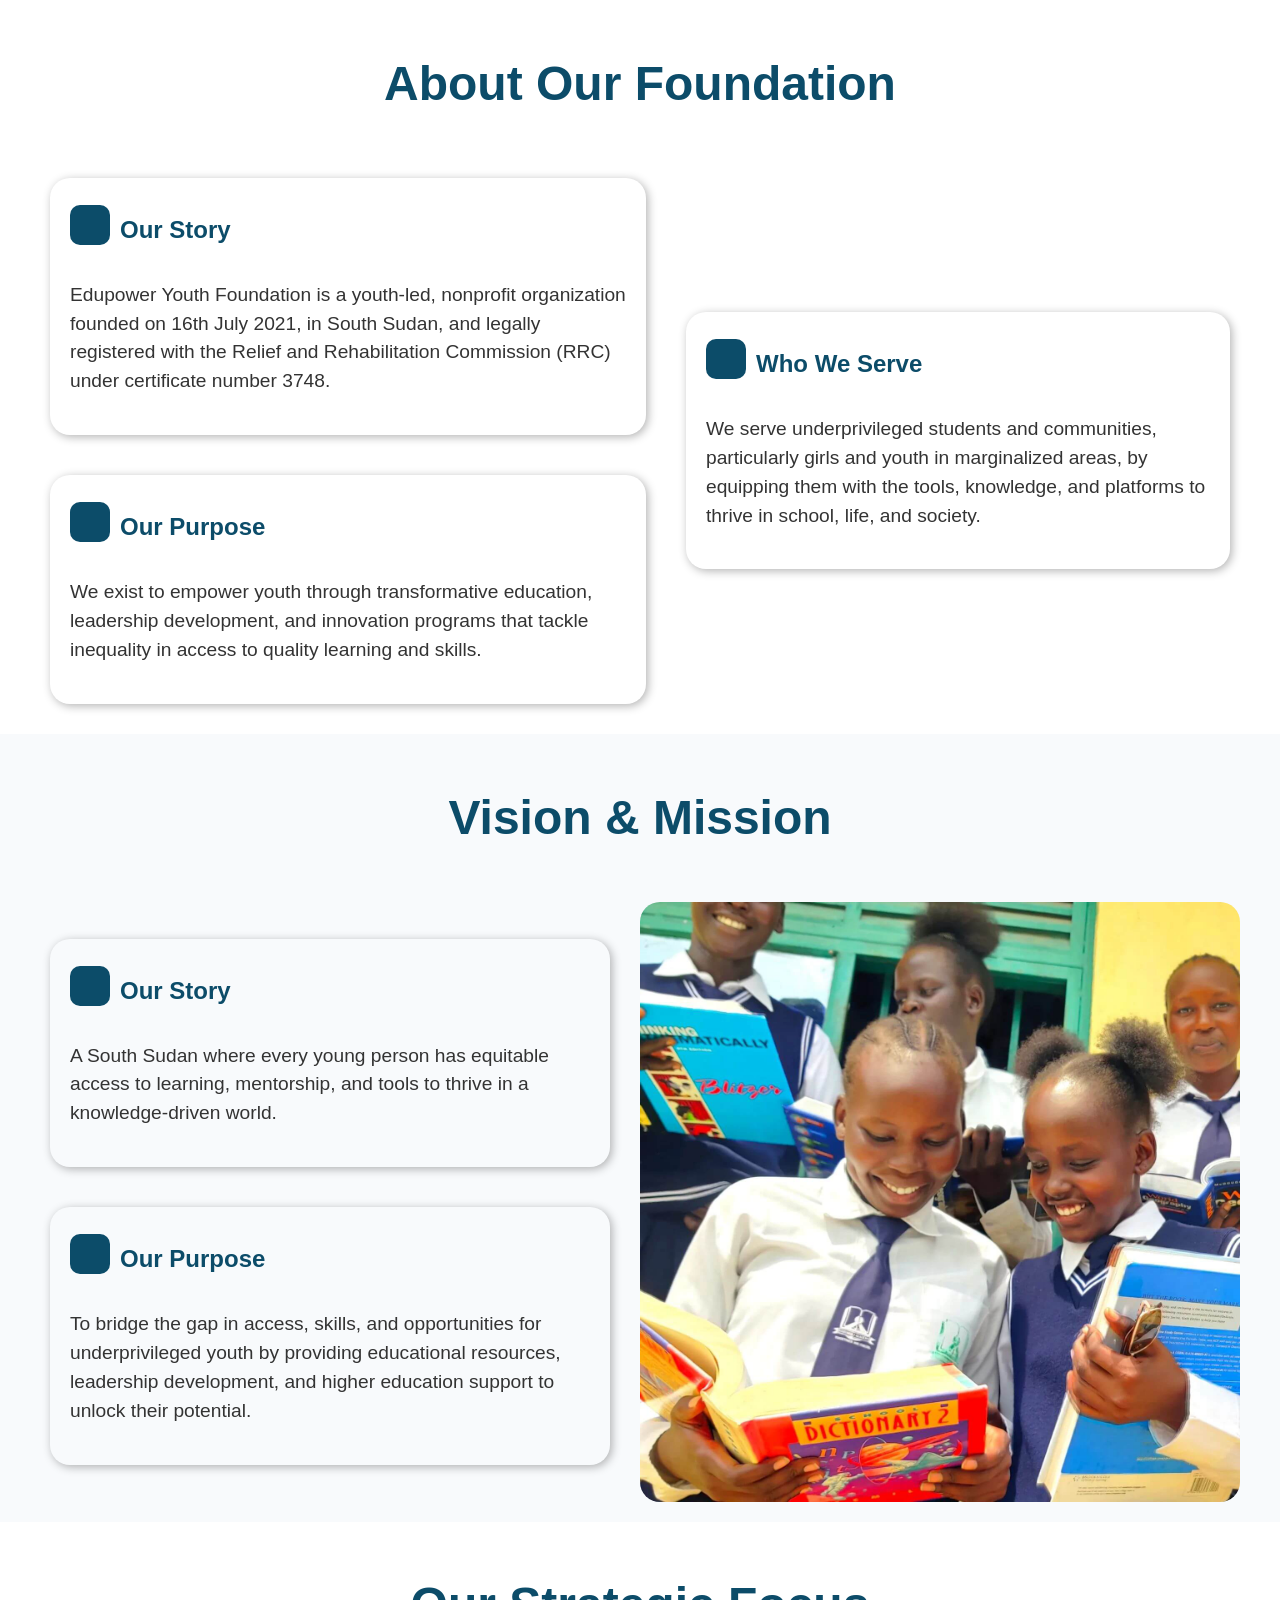
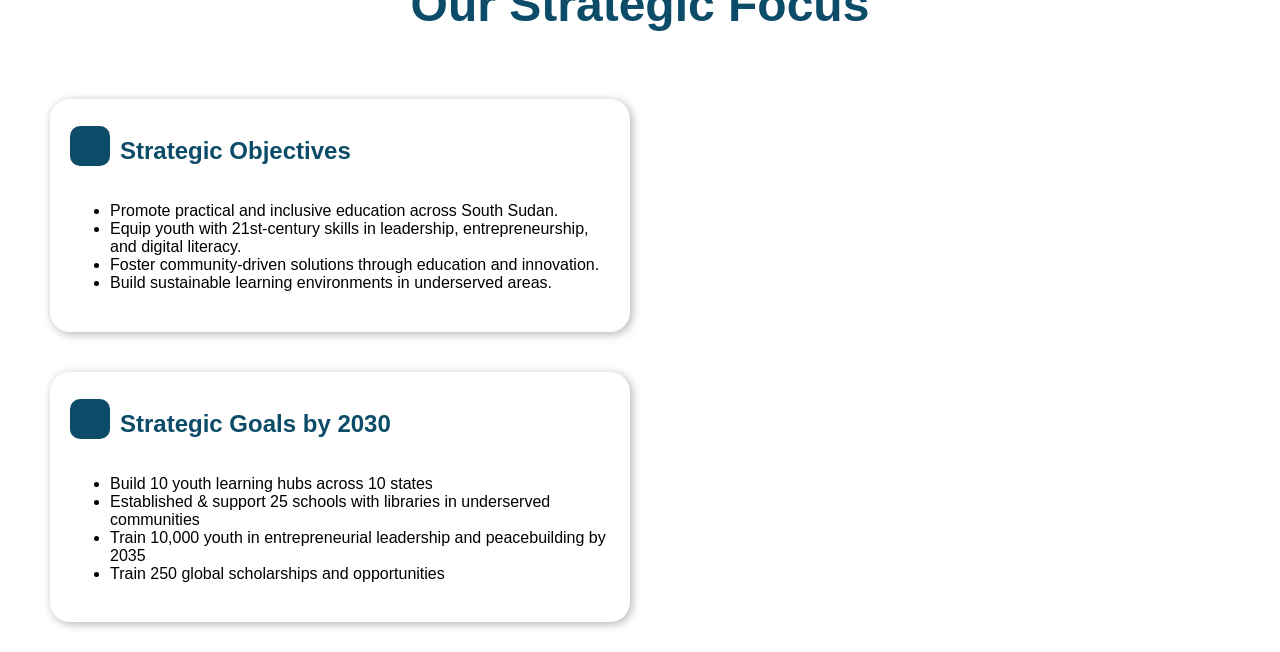
==== commit d4a93d31: "ajout de modification html" ====
--- a/index.html
+++ b/index.html
@@ -7,7 +7,6 @@
     <link rel="stylesheet" href="https://cdnjs.cloudflare.com/ajax/libs/font-awesome/6.5.1/css/all.min.css">
     <meta name="viewport" content="width=device-width, initial-scale=1.0">
 
-    
     <title>Mon Site Web</title>
 </head>
 
@@ -17,10 +16,10 @@
             <h1>About Our Foundation</h1>
             <div class="container-box">
                 <div class="box">
-                    <div class="content box1">
+                    <div class="content">
                         <div class="header">
                             <div class="icon"></div>
-                            <h2 class="story">Our Story</h2>
+                            <h2>Our Story</h2>
                         </div>
                         <p>
                             Edupower Youth Foundation is a youth-led, nonprofit organization founded on 16th July 2021,
@@ -32,9 +31,9 @@
                     <div class="content">
                         <div class="header">
                             <div class="icon"></div>
-                            <h2 id="purpose">Our Purpose</h2>
+                            <h2>Our Purpose</h2>
                         </div>
-                        <p id="serena">
+                        <p>
                             We exist to empower youth through transformative education, leadership development, and
                             innovation programs that tackle inequality in access to quality learning and skills.
                         </p>
@@ -43,7 +42,7 @@
 
                 </div>
                 <div class="box">
-                    <div class="content box1">
+                    <div class="content">
                         <div class="header">
                             <div class="icon"></div>
                             <h2>Who We Serve</h2>
@@ -99,9 +98,49 @@
                 </div>
             </section>
         </div>
+        <div class="flex-strategic">
+
+            <section class="vison">
+                <h1>Our Strategic Focus</h1>
+                <div class="container-box-2">
+                    <div class="box">
+                        <div class="content">
+                            <div class="header">
+                                <div class="icon"></div>
+                                <h2>Strategic Objectives</h2>
+                            </div>
+                            <p>
+                               <ul>
+                                <li>Promote practical and inclusive education across South Sudan.</li>
+                                <li>Equip youth with 21st-century skills in leadership, entrepreneurship, and digital literacy.</li>
+                                <li>Foster community-driven solutions through education and innovation.</li>
+                                <li>Build sustainable learning environments in underserved areas.</li>
+                               </ul>
+                             
+                            </p>
+
+                        </div>
+                        <div class="content">
+                            <div class="header">
+                                <div class="icon"></div>
+                                <h2>Strategic Goals by 2030</h2>
+                            </div>
+                           <p>
+                            <ul>
+                                <li>Build 10 youth learning hubs across 10 states</li>
+                                <li>Established & support 25 schools with libraries in underserved communities</li>
+                                <li>Train 10,000 youth in entrepreneurial leadership and peacebuilding by 2035</li>
+                                <li>Train 250 global scholarships and opportunities</li>
+
+                            </ul>
+                           </p>
+
+                        </div>
+
+                    </div>
     </div>
 
-    <script src="js/script.js"></script>
+
 
 </body>
 
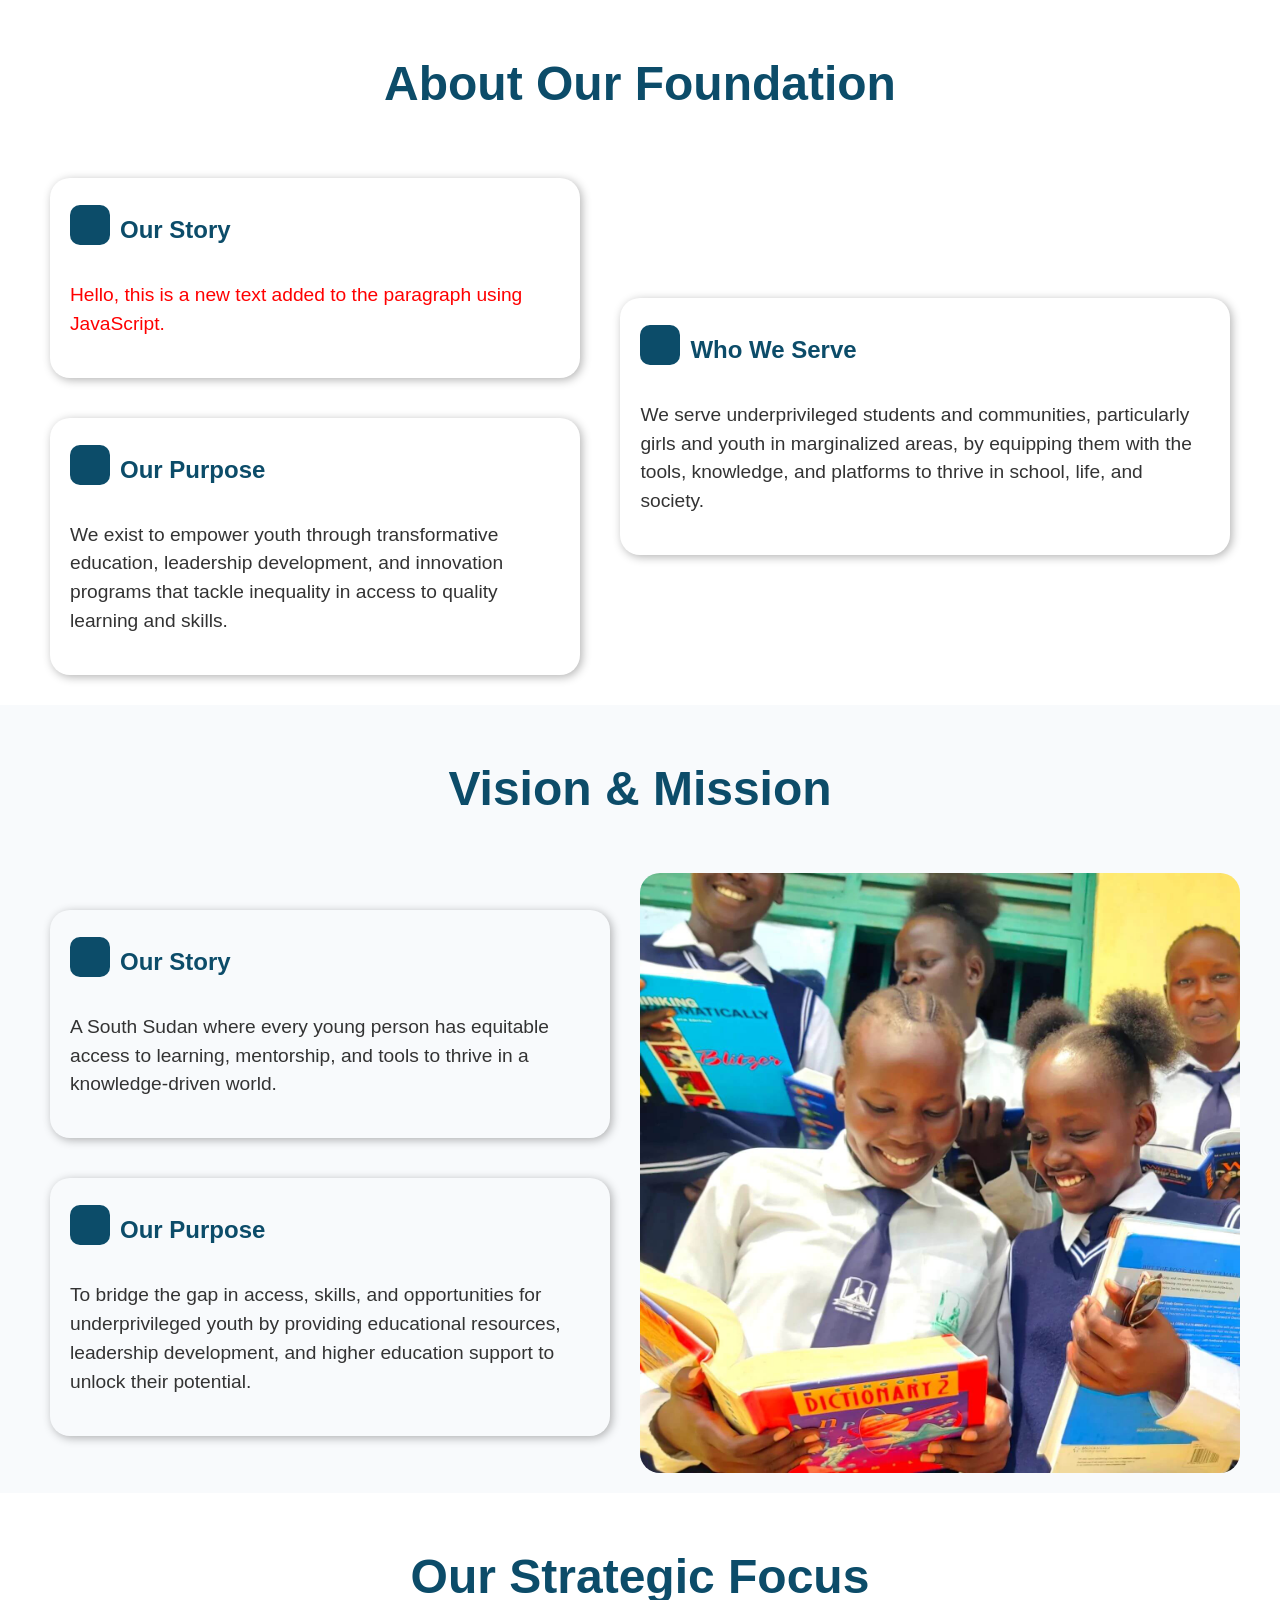
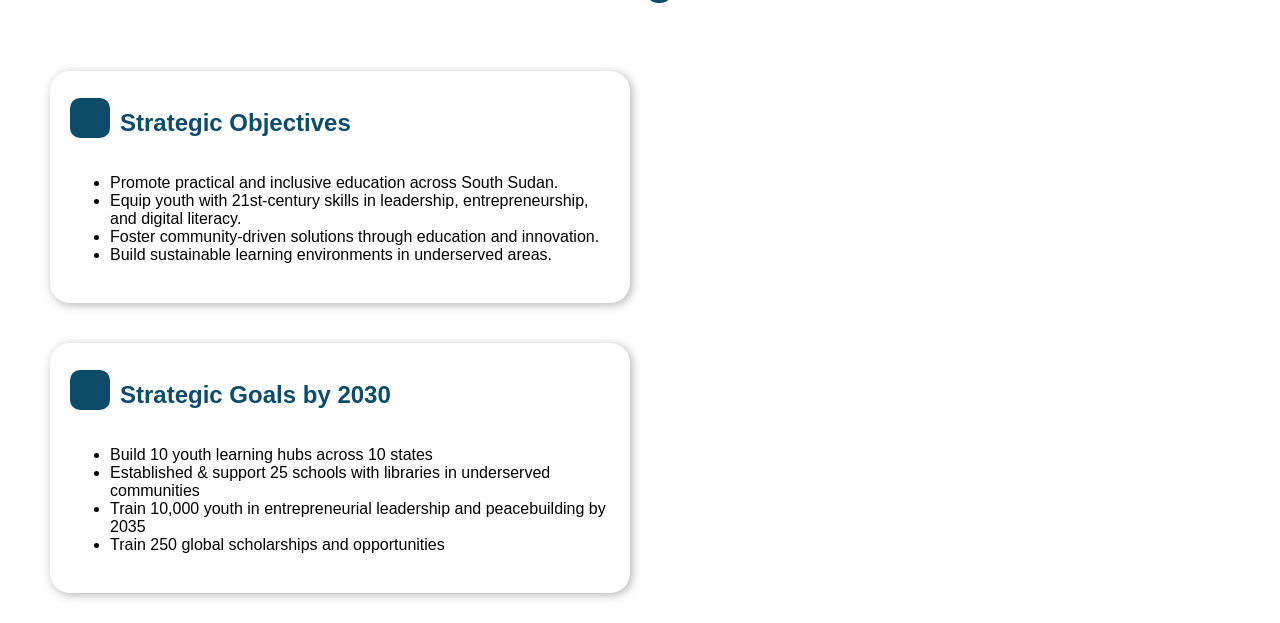
==== commit 98ffb536: "Merge branch 'master' of https://github.com/kuiateserena-sys/Monsite" ====
--- a/index.html
+++ b/index.html
@@ -7,6 +7,7 @@
     <link rel="stylesheet" href="https://cdnjs.cloudflare.com/ajax/libs/font-awesome/6.5.1/css/all.min.css">
     <meta name="viewport" content="width=device-width, initial-scale=1.0">
 
+    
     <title>Mon Site Web</title>
 </head>
 
@@ -16,10 +17,10 @@
             <h1>About Our Foundation</h1>
             <div class="container-box">
                 <div class="box">
-                    <div class="content">
+                    <div class="content box1">
                         <div class="header">
                             <div class="icon"></div>
-                            <h2>Our Story</h2>
+                            <h2 class="story">Our Story</h2>
                         </div>
                         <p>
                             Edupower Youth Foundation is a youth-led, nonprofit organization founded on 16th July 2021,
@@ -31,9 +32,9 @@
                     <div class="content">
                         <div class="header">
                             <div class="icon"></div>
-                            <h2>Our Purpose</h2>
+                            <h2 id="purpose">Our Purpose</h2>
                         </div>
-                        <p>
+                        <p id="serena">
                             We exist to empower youth through transformative education, leadership development, and
                             innovation programs that tackle inequality in access to quality learning and skills.
                         </p>
@@ -42,7 +43,7 @@
 
                 </div>
                 <div class="box">
-                    <div class="content">
+                    <div class="content box1">
                         <div class="header">
                             <div class="icon"></div>
                             <h2>Who We Serve</h2>
@@ -140,7 +141,7 @@
                     </div>
     </div>
 
-
+    <script src="js/script.js"></script>
 
 </body>
 
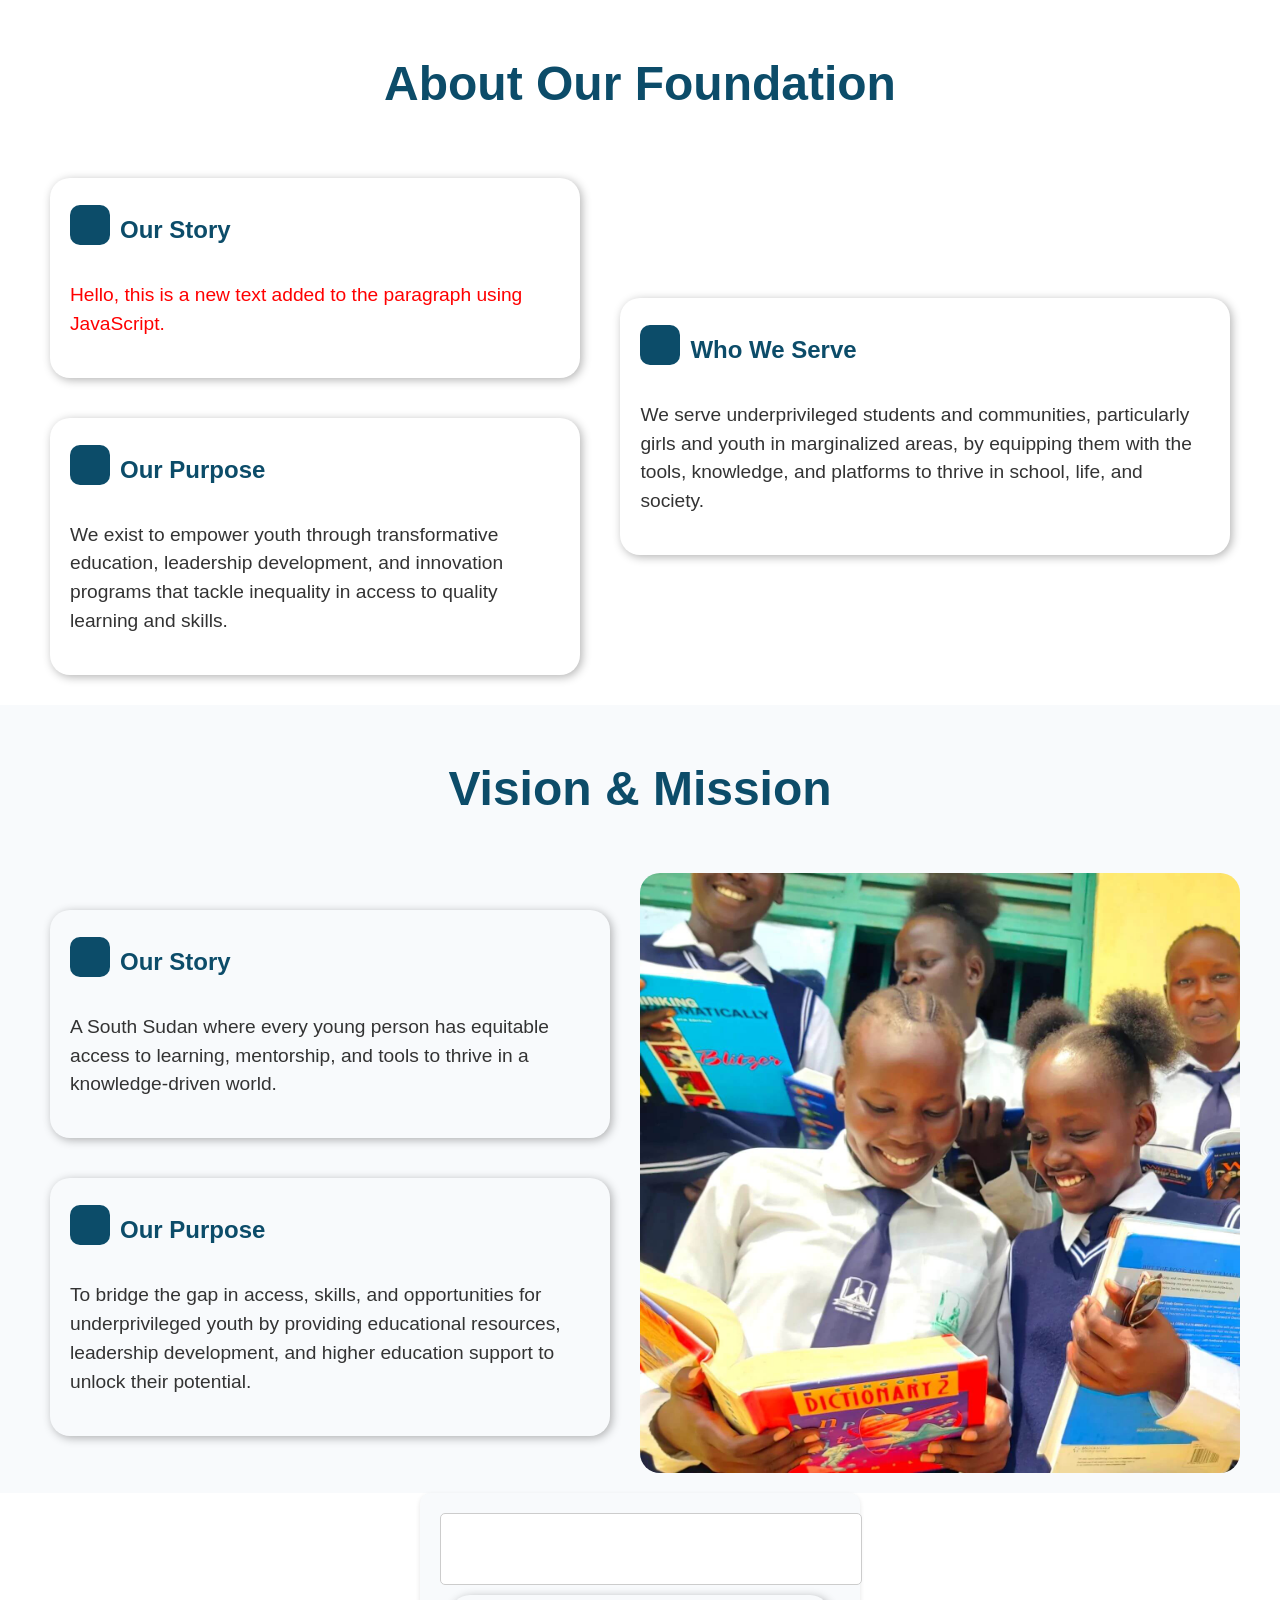
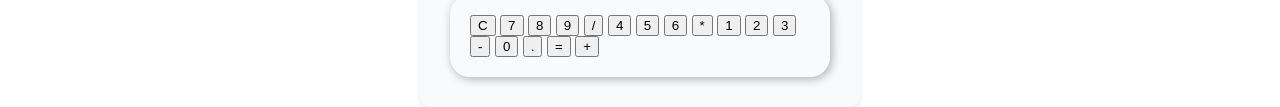
==== commit b49d4de5: "Add calculator functionality with UI and JavaScript logic" ====
--- a/index.html
+++ b/index.html
@@ -7,7 +7,7 @@
     <link rel="stylesheet" href="https://cdnjs.cloudflare.com/ajax/libs/font-awesome/6.5.1/css/all.min.css">
     <meta name="viewport" content="width=device-width, initial-scale=1.0">
 
-    
+
     <title>Mon Site Web</title>
 </head>
 
@@ -99,46 +99,37 @@
                 </div>
             </section>
         </div>
-        <div class="flex-strategic">
+    </div>
 
-            <section class="vison">
-                <h1>Our Strategic Focus</h1>
-                <div class="container-box-2">
-                    <div class="box">
-                        <div class="content">
-                            <div class="header">
-                                <div class="icon"></div>
-                                <h2>Strategic Objectives</h2>
-                            </div>
-                            <p>
-                               <ul>
-                                <li>Promote practical and inclusive education across South Sudan.</li>
-                                <li>Equip youth with 21st-century skills in leadership, entrepreneurship, and digital literacy.</li>
-                                <li>Foster community-driven solutions through education and innovation.</li>
-                                <li>Build sustainable learning environments in underserved areas.</li>
-                               </ul>
-                             
-                            </p>
+    <!-- calculatrice -->
 
-                        </div>
-                        <div class="content">
-                            <div class="header">
-                                <div class="icon"></div>
-                                <h2>Strategic Goals by 2030</h2>
-                            </div>
-                           <p>
-                            <ul>
-                                <li>Build 10 youth learning hubs across 10 states</li>
-                                <li>Established & support 25 schools with libraries in underserved communities</li>
-                                <li>Train 10,000 youth in entrepreneurial leadership and peacebuilding by 2035</li>
-                                <li>Train 250 global scholarships and opportunities</li>
+    <div class="calculator">
+        <div id="result-screen"></div>
+        <div class="content">
 
-                            </ul>
-                           </p>
+            <div class="buttons">
+                <button class="btn" onclick="clearResult()">C</button>
+                <button class="btn" onclick="appendToResult('7')">7</button>
+                <button class="btn" onclick="appendToResult('8')">8</button>
+                <button class="btn" onclick="appendToResult('9')">9</button>
+                <button class="btn" onclick="appendToResult('/')">/</button>
 
-                        </div>
+                <button class="btn" onclick="appendToResult('4')">4</button>
+                <button class="btn" onclick="appendToResult('5')">5</button>
+                <button class="btn" onclick="appendToResult('6')">6</button>
+                <button class="btn" onclick="appendToResult('*')">*</button>
 
-                    </div>
+                <button class="btn" onclick="appendToResult('1')">1</button>
+                <button class="btn" onclick="appendToResult('2')">2</button>
+                <button class="btn" onclick="appendToResult('3')">3</button>
+                <button class="btn" onclick="appendToResult('-')">-</button>
+
+                <button class="btn" onclick="appendToResult('0')">0</button>
+                <button class="btn" onclick="appendToResult('.')">.</button>
+                <button class="btn" onclick="calculateResult()">=</button>
+                <button class="btn" onclick="appendToResult('+')">+</button>
+            </div>
+        </div>
     </div>
 
     <script src="js/script.js"></script>
--- a/styles/style.css
+++ b/styles/style.css
@@ -118,4 +118,29 @@
 
 .hidden-box{
     display: none;
+}
+
+.calculator {
+    max-width: 400px;
+    margin: 0 auto;
+    padding: 20px;
+    background-color: #f8fafc;
+    border-radius: 10px;
+    box-shadow: 0 2px 5px rgba(0, 0, 0, 0.1);
+}
+
+#result-screen {
+    width: 100%;
+    height: 50px;
+    margin-bottom: 10px;
+    padding: 10px;
+    font-size: 1.5rem;
+    text-align: right;
+    border: 1px solid #ccc;
+    border-radius: 5px;
+    background-color: #fff;
+}
+
+.error-selection{
+    border: 2px solid red;
 }
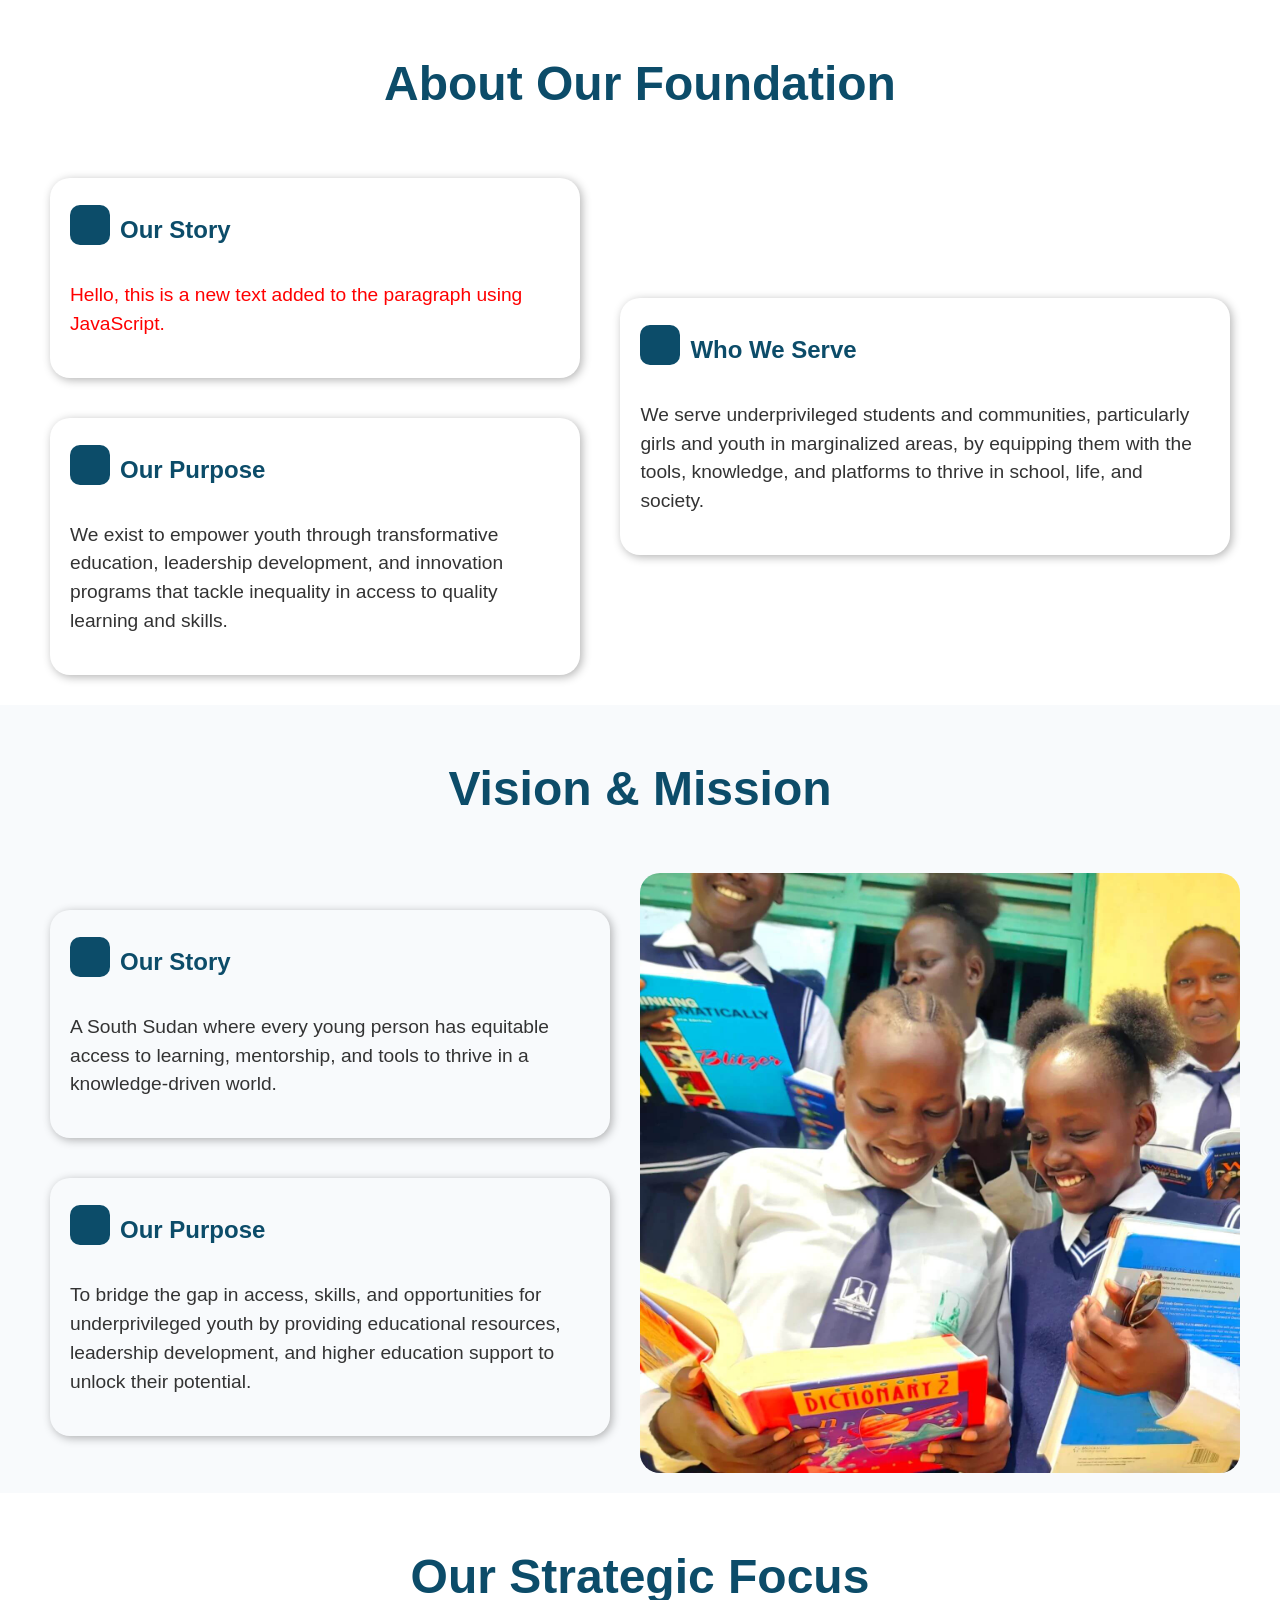
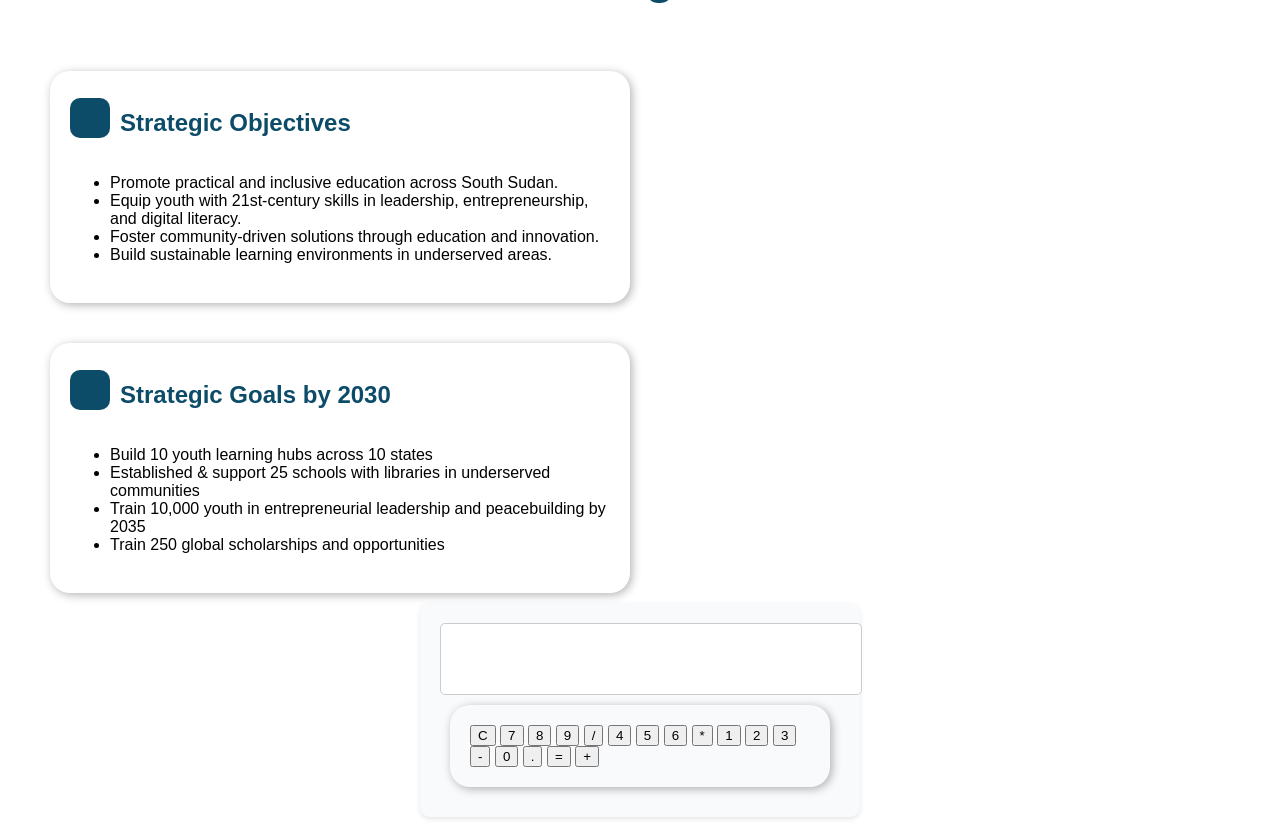
==== commit fedd6364: "Merge pull request #3 from kuiateserena-sys/master add calculator" ====
--- a/index.html
+++ b/index.html
@@ -99,6 +99,46 @@
                 </div>
             </section>
         </div>
+        <div class="flex-strategic">
+
+            <section class="vison">
+                <h1>Our Strategic Focus</h1>
+                <div class="container-box-2">
+                    <div class="box">
+                        <div class="content">
+                            <div class="header">
+                                <div class="icon"></div>
+                                <h2>Strategic Objectives</h2>
+                            </div>
+                            <p>
+                               <ul>
+                                <li>Promote practical and inclusive education across South Sudan.</li>
+                                <li>Equip youth with 21st-century skills in leadership, entrepreneurship, and digital literacy.</li>
+                                <li>Foster community-driven solutions through education and innovation.</li>
+                                <li>Build sustainable learning environments in underserved areas.</li>
+                               </ul>
+                             
+                            </p>
+
+                        </div>
+                        <div class="content">
+                            <div class="header">
+                                <div class="icon"></div>
+                                <h2>Strategic Goals by 2030</h2>
+                            </div>
+                           <p>
+                            <ul>
+                                <li>Build 10 youth learning hubs across 10 states</li>
+                                <li>Established & support 25 schools with libraries in underserved communities</li>
+                                <li>Train 10,000 youth in entrepreneurial leadership and peacebuilding by 2035</li>
+                                <li>Train 250 global scholarships and opportunities</li>
+
+                            </ul>
+                           </p>
+
+                        </div>
+
+                    </div>
     </div>
 
     <!-- calculatrice -->
